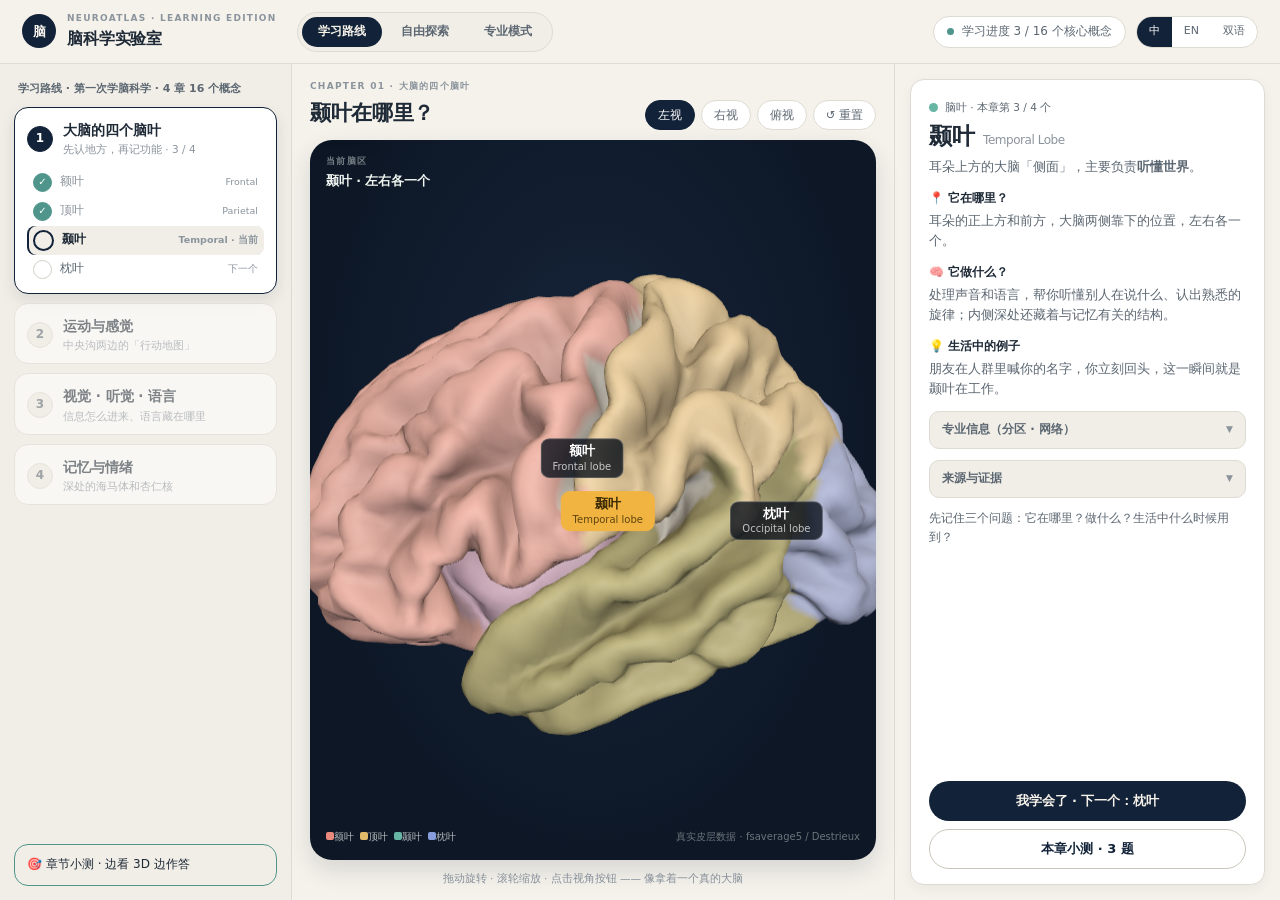
==== index.html @ 8a05f7e6 "Publish merged NeuroAtlas learning lab" ====
<!doctype html>
<html lang="zh-CN">
<head>
  <meta charset="UTF-8" />
  <meta name="viewport" content="width=device-width, initial-scale=1" />
  <title>脑科学实验室 · 融合学习版</title>
  <link rel="stylesheet" href="./mockup.css" />
  <style>
    .route { display: none; }
    .route.active { display: grid; }
    .work.route:not(.pro-route) { grid-template-rows: minmax(0, 1fr); }
    .work.pro-route { grid-template-rows: auto minmax(0, 1fr); }
    .route .chapter[data-route-link], .route .steps li[data-learn-step], .ritem[data-network] { cursor: pointer; }
    .route .chapter[data-route-link]:hover, .route .steps li[data-learn-step]:hover, .ritem[data-network]:hover { filter: brightness(.98); }
    .route .btn, .route .view-btns button, .route .modes button, .route .tabs button, .route .lang button { transition: transform .16s ease, background .16s ease, border-color .16s ease; }
    .route button:active { transform: translateY(1px); }
    .stage-wrap { min-height: 0; }
    .stage-wrap > #learn-stage, .stage-wrap > #deep-stage, .stage-wrap > #quiz-stage, .stage-wrap > #pro-stage { min-height: 0; }
    .stage-host { position: relative; flex: 1; min-height: 0; border-radius: var(--r-lg); background: radial-gradient(ellipse at 50% 40%, #17253a 0%, var(--stage) 72%); box-shadow: 0 10px 24px rgba(30, 39, 47, .14); overflow: hidden; }
    .stage-host canvas { position: absolute; inset: 0; width: 100%; height: 100%; display: block; }
    .stage-controls-note { color: var(--muted); font-size: 10px; margin-top: -2px; }
    .mode-note { display: inline-flex; align-items: center; gap: 6px; color: var(--muted); font-size: 11px; }
    .mode-note i { width: 7px; height: 7px; border-radius: 50%; background: var(--teal); }
    .status-line { min-height: 18px; color: var(--soft); font-size: 11.5px; }
    .feedback.bad { background: #fff2ef; border-color: #f0c7bd; color: #713126; }
    .feedback.bad strong { color: var(--bad); }
    .option.selected { border-color: var(--navy); box-shadow: inset 2px 0 0 var(--navy); opacity: 1; }
    .option.selected b { background: var(--navy); color: #fff; }
    .deep-hidden { display: none !important; }
    .toast { position: fixed; left: 50%; bottom: 24px; z-index: 20; transform: translate(-50%, 14px); padding: 10px 16px; border-radius: 999px; background: var(--navy); color: #fff; opacity: 0; pointer-events: none; transition: opacity .18s ease, transform .18s ease; box-shadow: 0 8px 26px rgba(18,34,56,.2); font-size: 12px; }
    .toast.show { opacity: 1; transform: translate(-50%, 0); }
    @media (max-width: 1100px) {
      html, body { overflow: auto; }
      body { display: block; }
      .top { flex-wrap: wrap; }
      .top-right { margin-left: 0; }
      .work.route, .work.pro-route { min-height: 980px; grid-template-columns: 230px minmax(420px, 1fr); grid-template-rows: minmax(0, 1fr); }
      .panel { grid-column: 1 / -1; border-left: 0; border-top: 1px solid var(--line); min-height: 470px; }
      .stage-wrap { min-height: 640px; }
      .banner { grid-column: 1 / -1; }
    }
    @media (max-width: 720px) {
      .top { padding: 10px 12px; gap: 10px; }
      .modes { order: 3; width: 100%; justify-content: space-between; }
      .modes button { flex: 1; padding: 0 7px; }
      .work.route, .work.pro-route { display: flex; flex-direction: column; min-height: auto; }
      .rail { min-height: auto; }
      .stage-wrap { min-height: 520px; }
      .panel { min-height: 520px; }
    }
  </style>
</head>
<body>
  <header class="top">
    <div class="brand"><span class="mark">脑</span><div><p class="eyebrow">NeuroAtlas · Learning Edition</p><h1>脑科学实验室</h1></div></div>
    <nav class="modes" aria-label="学习模式">
      <button class="on" data-route-link="learn">学习路线</button>
      <button data-route-link="explore">自由探索</button>
      <button data-route-link="pro">专业模式</button>
    </nav>
    <div class="top-right">
      <div class="prog-chip"><i></i><span id="progressText">学习进度 3 / 16 个核心概念</span></div>
      <div class="lang" aria-label="语言"><button class="on">中</button><button>EN</button><button>双语</button></div>
    </div>
  </header>

  <main id="learnRoute" class="work route active" data-route-panel="learn">
    <aside class="rail">
      <p class="rail-cap">学习路线 · 第一次学脑科学 · 4 章 16 个概念</p>
      <section class="chapter on">
        <header><span class="num">1</span><div><h3>大脑的四个脑叶</h3><p>先认地方，再记功能 · <span id="lobeCount">3 / 4</span></p></div></header>
        <ol class="steps">
          <li class="done" data-learn-step="0">额叶 <em>Frontal</em></li>
          <li class="done" data-learn-step="1">顶叶 <em>Parietal</em></li>
          <li class="now" data-learn-step="2">颞叶 <em>Temporal · 当前</em></li>
          <li data-learn-step="3">枕叶 <em>下一个</em></li>
        </ol>
      </section>
      <section class="chapter lock" data-route-link="explore"><header><span class="num">2</span><div><h3>运动与感觉</h3><p>中央沟两边的「行动地图」</p></div></header></section>
      <section class="chapter lock"><header><span class="num">3</span><div><h3>视觉 · 听觉 · 语言</h3><p>信息怎么进来、语言藏在哪里</p></div></header></section>
      <section class="chapter lock" data-route-link="deep"><header><span class="num">4</span><div><h3>记忆与情绪</h3><p>深处的海马体和杏仁核</p></div></header></section>
      <button class="final-quiz open" data-route-link="quiz">🎯 章节小测 · 边看 3D 边作答</button>
    </aside>
    <section class="stage-wrap">
      <div class="stage-head"><div><p class="eyebrow">Chapter 01 · 大脑的四个脑叶</p><h2 id="learnStageTitle">颞叶在哪里？</h2></div>
        <div class="view-btns"><button class="on" data-stage-view="lateral">左视</button><button data-stage-view="posterior">右视</button><button data-stage-view="superior">俯视</button><button data-stage-reset>↺ 重置</button></div>
      </div>
      <div id="learn-stage" data-stage='{"view":"lateral","paint":"lobes","highlight":"temporal","labels":[{"b":"颞叶","s":"Temporal lobe","at":"lobe:temporal","on":true},{"b":"额叶","s":"Frontal lobe","at":"lobe:frontal"},{"b":"枕叶","s":"Occipital lobe","at":"lobe:occipital"}]}' class="stage-host">
        <div class="hud tl"><span class="eyebrow" style="color:rgba(221,228,226,.5)">当前脑区</span><b>颞叶 · 左右各一个</b></div>
        <div class="hud bl"><span><i class="sw" style="background:var(--frontal)"></i>额叶</span><span><i class="sw" style="background:var(--parietal)"></i>顶叶</span><span><i class="sw" style="background:var(--temporal)"></i>颞叶</span><span><i class="sw" style="background:var(--occipital)"></i>枕叶</span></div>
        <div class="hud br">真实皮层数据 · fsaverage5 / Destrieux</div>
      </div>
      <p class="gesture">拖动旋转 · 滚轮缩放 · 点击视角按钮 —— 像拿着一个真的大脑</p>
    </section>
    <aside class="panel"><article class="card" id="learnCard">
      <header><span class="tag" style="--c:var(--temporal)">脑叶 · 本章第 3 / 4 个</span><h2 id="learnName">颞叶 <span class="en">Temporal Lobe</span></h2><p class="one" id="learnOne">耳朵上方的大脑「侧面」，主要负责<b>听懂世界</b>。</p></header>
      <section><h4>📍 它在哪里？</h4><p id="learnWhere">耳朵的正上方和前方，大脑两侧靠下的位置，左右各一个。</p></section>
      <section><h4>🧠 它做什么？</h4><p id="learnDoes">处理声音和语言，帮你听懂别人在说什么、认出熟悉的旋律；内侧深处还藏着与记忆有关的结构。</p></section>
      <section><h4>💡 生活中的例子</h4><p id="learnExample">朋友在人群里喊你的名字，你立刻回头，这一瞬间就是颞叶在工作。</p></section>
      <details><summary>专业信息（分区 · 网络）</summary><div class="inner"><div class="kv"><b>关联皮层</b><span>听觉联合皮层 · 颞下视觉区</span></div><div class="kv"><b>Yeo-7 网络</b><span>腹侧注意 · 边缘网络</span></div><div class="kv"><b>深部邻居</b><span>海马体 · 杏仁核（第 4 章详讲）</span></div></div></details>
      <details><summary>来源与证据</summary><div class="inner">Destrieux et al. 2010, NeuroImage · Yeo et al. 2011, J Neurophysiol</div></details>
      <p class="status-line" id="learnStatus">先记住三个问题：它在哪里？做什么？生活中什么时候用到？</p>
      <footer class="acts"><button class="btn primary" data-next-lobe>我学会了 · 下一个：枕叶</button><button class="btn soft" data-route-link="quiz">本章小测 · 3 题</button></footer>
    </article></aside>
  </main>

  <main id="deepRoute" class="work route" data-route-panel="deep">
    <aside class="rail"><p class="rail-cap">学习路线 · 第 4 章 · 深入大脑内部</p>
      <section class="chapter done2"><header><span class="num">✓</span><div><h3>大脑的四个脑叶</h3><p>4 / 4 · 已完成</p></div></header></section>
      <section class="chapter done2"><header><span class="num">✓</span><div><h3>运动与感觉</h3><p>3 / 3 · 已完成</p></div></header></section>
      <section class="chapter done2"><header><span class="num">✓</span><div><h3>视觉 · 听觉 · 语言</h3><p>3 / 3 · 已完成</p></div></header></section>
      <section class="chapter on"><header><span class="num">4</span><div><h3>记忆与情绪</h3><p>皮层变透明，看进大脑深处 · 1 / 3</p></div></header><ol class="steps"><li class="now">海马体 <em>Hippocampus</em></li><li>杏仁核 <em>Amygdala</em></li><li>丘脑 · 中继站 <em>Thalamus</em></li></ol></section>
      <button class="final-quiz open" data-route-link="quiz">🎯 进入章节小测</button>
    </aside>
    <section class="stage-wrap"><div class="stage-head"><div><p class="eyebrow">Chapter 04 · 记忆与情绪</p><h2>把皮层调成半透明，看见海马体</h2></div><div class="view-btns"><button data-deep-view="outer">外观</button><button class="on" data-deep-view="deep">透视</button><button data-stage-view="superior">分离两半球</button><button data-stage-reset>↺ 重置</button></div></div>
      <div id="deep-stage" data-stage='{"view":"deep","paint":"lobes","ghost":true,"deep":"all","highlight":"hippocampus","deepColors":{"amygdala":"#E98A7C"},"labels":[{"b":"海马体","s":"Hippocampus · 记忆保存键","at":"deep:hippocampus:L","on":true},{"b":"杏仁核","s":"Amygdala · 情绪警报","at":"deep:amygdala:L"},{"b":"小脑","s":"Cerebellum · 动作协调","at":"deep:cerebellum"},{"b":"脑干","s":"Brainstem · 生命维持","at":"deep:brainstem"},{"b":"脊髓","s":"Spinal cord · 信息通路","at":"deep:spinalCord"}]}' class="stage-host">
        <div class="hud tl"><span class="eyebrow" style="color:rgba(221,228,226,.5)">当前结构</span><b>海马体 · 左右各一个</b></div>
        <div class="hud bl"><span><i class="sw" style="background:var(--amber)"></i>海马体</span><span><i class="sw" style="background:var(--frontal)"></i>杏仁核</span><span><i class="sw" style="background:#CFC7B6"></i>小脑 · 脑干 · 脊髓</span><span><i class="sw" style="background:rgba(233,226,211,.35)"></i>皮层（半透明）</span></div>
        <div class="hud tr"><button data-settings-toggle>显示设置</button><button data-stage-reset>↺ 重置视角</button></div>
        <div class="popcard" id="deepSettings"><b>显示设置</b><div class="track"><i></i></div><label><input type="checkbox" checked data-toggle-labels /> 显示结构名称</label><label><input type="checkbox" checked /> 显示小脑、脑干与脊髓</label><label><input type="checkbox" /> 显示胼胝体</label></div>
        <div class="hud br">拖动旋转 · 深部结构为教学示意位置</div>
      </div><p class="gesture">拖动旋转 · 滚轮缩放 —— 半透明皮层下，看清深部结构的空间关系</p></section>
    <aside class="panel"><article class="card"><header><span class="tag" style="--c:var(--amber)">深部结构 · 本章第 1 / 3 个</span><h2>海马体 <span class="en">Hippocampus</span></h2><p class="one">把新经历写进长期记忆的<b>「保存键」</b>。</p></header>
      <section><h4>📍 它在哪里？</h4><p>颞叶内侧深处，因为形状像海马而得名，左右各一个。</p></section><section><h4>🧠 它做什么？</h4><p>把白天的经历在睡眠中巩固成长期记忆，还负责空间导航，伦敦出租车司机的海马体就格外发达。</p></section><section><h4>💡 生活中的例子</h4><p>记住今天新同学的姓名、回忆昨晚晚饭吃了什么、在熟悉的城市里找到回家的路。</p></section>
      <details open><summary>专业信息（网络 · 证据）</summary><div class="inner"><div class="kv"><b>Yeo-7 网络</b><span>边缘网络 Limbic</span></div><div class="kv"><b>邻近结构</b><span>内嗅皮层 · 杏仁核 · 丘脑</span></div><div class="kv"><b>经典案例</b><span>病人 H.M. 切除后无法形成新记忆</span></div></div></details><details><summary>来源与证据</summary><div class="inner">Scoville &amp; Milner 1957 · Yeo et al. 2011 · Destrieux et al. 2010</div></details>
      <p class="status-line" id="deepStatus">透明度和标签可以从 3D 场景右上角的显示设置调整。</p><footer class="acts"><button class="btn primary" data-route-link="quiz">我学会了 · 开始章节小测</button><button class="btn soft" data-route-link="learn">回看：颞叶在哪里</button></footer></article></aside>
  </main>

  <main id="quizRoute" class="work route" data-route-panel="quiz">
    <aside class="rail"><p class="rail-cap">学习路线 · 第 4 章小测 · 边看边答</p><section class="chapter done2"><header><span class="num">✓</span><div><h3>第 1–3 章</h3><p>10 / 10 · 已完成</p></div></header></section><section class="chapter on"><header><span class="num">4</span><div><h3>记忆与情绪</h3><p>章节小测 · 第 <span id="quizCount">1</span> / 3 题</p></div></header><ol class="steps"><li class="done">海马体</li><li class="done">杏仁核</li><li>丘脑 · 中继站</li></ol></section><section class="chapter lock"><header><span class="num">🎁</span><div><h3>综合测验 · 12 题</h3><p>学完 16 个概念后解锁</p></div></header></section><div class="final-quiz open">🎯 每答一题，答对的结构会在 3D 上亮起来</div></aside>
    <section class="stage-wrap"><div class="stage-head"><div><p class="eyebrow">Chapter 04 · 章节小测</p><h2>在 3D 大脑上答题</h2></div><div class="view-btns"><button class="on" data-stage-view="deep">透视</button><button data-stage-view="lateral">外观</button><button data-stage-reset>↺ 重置</button></div></div>
      <div id="quiz-stage" data-stage='{"view":"deep","paint":"lobes","ghost":true,"deep":"all","highlight":"hippocampus","highlightColor":"#2FA06A","pins":[{"k":"A","t":"额叶","at":[-45,38,40]},{"k":"B","t":"杏仁核","at":"deep:amygdala:L"},{"k":"C","t":"海马体","at":"deep:hippocampus:L","ok":true},{"k":"D","t":"小脑","at":"deep:cerebellum"}]}' class="stage-host"><div class="qband">❓ 哪个结构负责把新经历变成长期记忆？</div><div class="hud tl"><span class="eyebrow" style="color:rgba(221,228,226,.5)">第 <span id="quizHudCount">1</span> / 3 题</span><b id="quizHudAnswer">请点击图钉或右侧选项</b></div><div class="hud br">点击图钉或右侧选项作答</div></div><p class="gesture">点击图钉字母或右侧选项作答 · 答对的结构会保持高亮</p></section>
    <aside class="panel"><article class="card"><div class="qmeta"><span>第 4 章 · 记忆与情绪</span><span id="quizMeta">1 / 3 · 未作答</span></div><h3 class="qtitle">哪个结构负责把新经历转变成长期记忆？</h3><div class="options"><button class="option" data-answer="A"><b>A</b>额叶 · 负责计划与自控</button><button class="option" data-answer="B"><b>B</b>杏仁核 · 负责情绪警报</button><button class="option" data-answer="C"><b>C</b>海马体 · 记忆的保存键</button><button class="option" data-answer="D"><b>D</b>小脑 · 负责动作协调</button></div><div class="feedback" id="quizFeedback" hidden><strong id="quizFeedbackTitle">答对了！</strong><span id="quizFeedbackText">海马体像「保存键」，在睡眠中把白天的经历巩固成长期记忆。</span></div><footer class="acts"><button class="btn primary" data-next-question>下一题 · 2 / 3</button><button class="btn soft" data-route-link="learn">退出小测，继续学习</button></footer></article></aside>
  </main>

  <main id="exploreRoute" class="work route" data-route-panel="explore">
    <aside class="rail"><p class="rail-cap">自由探索 · 先熟悉，再深入</p><section class="chapter on"><header><span class="num">✦</span><div><h3>自由旋转大脑</h3><p>选择一种着色方式开始观察</p></div></header><ol class="steps"><li class="now">四个脑叶 <em>入门</em></li><li>深部结构 <em>透视</em></li><li>功能网络 <em>进阶</em></li></ol></section><section class="chapter" data-route-link="learn"><header><span class="num">1</span><div><h3>回到学习路线</h3><p>按 4 章 16 个概念学习</p></div></header></section><div class="final-quiz open">💡 没有标准顺序，先观察你感兴趣的地方</div></aside>
    <section class="stage-wrap"><div class="stage-head"><div><p class="eyebrow">Explore · 真实皮层数据</p><h2>自由观察大脑的形状与分区</h2></div><div class="view-btns"><button class="on" data-stage-view="oblique">斜视</button><button data-stage-view="lateral">侧视</button><button data-stage-view="superior">俯视</button><button data-stage-reset>↺ 重置</button></div></div>
      <div id="explore-stage" data-stage='{"view":"oblique","paint":"lobes","labels":[{"b":"额叶","s":"Frontal lobe","at":"lobe:frontal"},{"b":"顶叶","s":"Parietal lobe","at":"lobe:parietal"},{"b":"颞叶","s":"Temporal lobe","at":"lobe:temporal"},{"b":"枕叶","s":"Occipital lobe","at":"lobe:occipital"}]}' class="stage-host"><div class="hud tl"><span class="eyebrow" style="color:rgba(221,228,226,.5)">探索模式</span><b>四个脑叶 · 双侧皮层</b></div><div class="hud bl"><span><i class="sw" style="background:var(--frontal)"></i>额叶</span><span><i class="sw" style="background:var(--parietal)"></i>顶叶</span><span><i class="sw" style="background:var(--temporal)"></i>颞叶</span><span><i class="sw" style="background:var(--occipital)"></i>枕叶</span></div><div class="hud br">拖动旋转 · 滚轮缩放</div></div><p class="gesture">自由探索：先观察形状，再点击学习路线把结构和功能连起来</p></section>
    <aside class="panel"><article class="card"><header><span class="tag" style="--c:var(--teal)">自由探索 · 入门模式</span><h2>先把大脑看熟</h2><p class="one">你可以随时旋转、缩放，观察左右半球的对称和脑沟的起伏。</p></header><section><h4>🔎 观察提示</h4><p>先找中央沟，再看它前面的额叶和后面的顶叶。靠下、靠前的位置是颞叶，最后面的枕叶与视觉关系密切。</p></section><section><h4>🧭 推荐下一步</h4><p>回到学习路线，从“在哪里”开始，再逐步加入“做什么”和生活中的例子。</p></section><details open><summary>你现在能做什么</summary><div class="inner"><div class="kv"><b>旋转</b><span>按住鼠标拖动 3D 模型</span></div><div class="kv"><b>缩放</b><span>滚动鼠标滚轮</span></div><div class="kv"><b>切换视角</b><span>使用上方视角按钮</span></div></div></details><footer class="acts"><button class="btn primary" data-route-link="learn">开始学习路线</button><button class="btn soft" data-route-link="deep">查看深部结构</button></footer></article></aside>
  </main>

  <main id="proRoute" class="work route pro-route" data-route-panel="pro">
    <div class="banner">🎉 进阶探索已打开：可以查看 Yeo-7 七网络、双语术语和文献来源。左侧仍可随时回到学习路线复习。</div>
    <aside class="rail"><div class="tabs"><button>解剖</button><button>功能区</button><button class="on">网络</button><button>日常动作</button><button>学习</button></div><div class="searchbox">🔍 搜索脑区、网络或别名</div><h5>Yeo 2011 七网络</h5>
      <div class="ritem" data-network="visual"><i style="background:#781286"></i>视觉网络 <small>Visual</small></div><div class="ritem" data-network="somato"><i style="background:#4682B4"></i>躯体运动网络 <small>Somatomotor</small></div><div class="ritem" data-network="dorsal"><i style="background:#00760E"></i>背侧注意网络 <small>Dorsal attn.</small></div><div class="ritem" data-network="ventral"><i style="background:#C43AFA"></i>腹侧注意网络 <small>Ventral attn.</small></div><div class="ritem" data-network="limbic"><i style="background:#DCF8A4"></i>边缘网络 <small>Limbic</small></div><div class="ritem" data-network="fronto"><i style="background:#E69422"></i>额顶网络 <small>Frontoparietal</small></div><div class="ritem on" data-network="default"><i style="background:#CD3E4E"></i>默认网络 <small>Default</small></div>
      <h5>教学回路专题</h5><div class="ritem"><i style="background:#888"></i>语言回路 <small>5 个节点</small></div><div class="ritem"><i style="background:#888"></i>记忆回路 <small>6 个节点</small></div><div class="rail-note">解剖 / 功能区下还有 40+ 皮层条目，全部带来源。</div></aside>
      <section class="stage-wrap"><div class="stage-head"><div><p class="eyebrow">Networks · Yeo 2011 七网络</p><h2 id="proStageTitle">默认网络在脑内的分布</h2></div><div class="view-btns"><button class="on" data-stage-view="oblique">外侧</button><button data-stage-view="lateral">内侧</button><button data-stage-view="superior">俯视</button><button data-stage-reset>↺ 重置</button></div></div><div id="pro-stage" data-stage='{"view":"oblique","paint":"yeo","labels":[{"b":"默认网络","s":"Default network","at":[-10,-58,48],"on":true},{"b":"视觉网络","s":"Visual","at":[-32,-95,6]},{"b":"躯体运动","s":"Somatomotor","at":[-45,-20,58]}]}' class="stage-host"><div class="hud tl"><span class="eyebrow" style="color:rgba(221,228,226,.5)">着色方式</span><b>Yeo-7 网络 · 双侧皮层</b></div><div class="hud bl"><span><i class="sw" style="background:#781286"></i>视觉</span><span><i class="sw" style="background:#4682B4"></i>躯体运动</span><span><i class="sw" style="background:#00760E"></i>背侧注意</span><span><i class="sw" style="background:#C43AFA"></i>腹侧注意</span><span><i class="sw" style="background:#DCF8A4"></i>边缘</span><span><i class="sw" style="background:#E69422"></i>额顶</span><span><i class="sw" style="background:#CD3E4E"></i>默认</span></div><div class="hud br">fsaverage5 · Yeo 2011 atlas 着色</div></div><p class="gesture">拖动旋转 · 滚轮缩放 · 点击左侧网络查看解释与来源</p></section>
    <aside class="panel"><article class="card"><header><span class="tag" style="--c:#CD3E4E">Yeo-7 网络 · 双侧分布</span><h2 id="proName">默认网络 <span class="en">Default Mode Network</span></h2><p class="one" id="proOne">大脑的<b>「白日梦网络」</b>：不专注外界时最活跃。</p></header><section><h4>🧠 它做什么？</h4><p id="proDoes">自传体记忆、设想未来、理解他人的想法。专注做事时它会安静下来，走神时亮起来。</p></section><div class="lens"><b>解剖视角</b><span id="proAnatomy">顶叶内侧、前额叶内侧、颞顶内侧</span></div><div class="lens"><b>功能视角</b><span id="proFunction">内部思维与自我相关加工</span></div><details open><summary>来源与证据</summary><div class="inner src">Yeo et al. (2011), <a href="https://doi.org/10.1152/jn.00606.2011" target="_blank" rel="noreferrer">J Neurophysiol</a><br />Raichle (2015), <a href="https://doi.org/10.1146/annurev-neuro-071013-014030" target="_blank" rel="noreferrer">Annu Rev Neurosci</a></div></details><p class="status-line">当前是专业着色，想回到易懂解释可点击顶部“学习路线”。</p><footer class="acts"><button class="btn primary" data-route-link="learn">回到学习路线复习</button><button class="btn soft" data-route-link="explore">自由探索 3D 模型</button></footer></article></aside>
  </main>
  <div class="toast" id="toast" role="status" aria-live="polite"></div>
  <script type="importmap">{ "imports": { "three": "./three.module.js" } }</script>
  <script type="module" src="./app.mjs"></script>
</body>
</html>
---- mockup.css ----
:root {
  --paper: #f5f2ec; --paper-2: #f1eee7; --card: #ffffff; --ink: #1f2a37; --soft: #5c6772; --muted: #8b949d;
  --line: #dedbd3; --navy: #122238; --navy-2: #1c314b; --stage: #0d1726;
  --amber: #f2b441; --amber-ink: #3a2a05; --teal: #4f958b; --ok: #1f7a4d; --bad: #b3402e;
  --frontal: #E98A7C; --parietal: #E0BA68; --temporal: #66B5A5; --occipital: #889DDC; --insula: #C88BB6; --cingulate: #A9A2C9;
  --r-sm: 8px; --r-md: 14px; --r-lg: 22px;
}
* { box-sizing: border-box; }
html, body { height: 100%; margin: 0; overflow: hidden; }
body {
  display: grid; grid-template-rows: auto minmax(0, 1fr);
  background: var(--paper); color: var(--ink); font-size: 13px; line-height: 1.65;
  font-family: system-ui, -apple-system, "Segoe UI", "PingFang SC", "Microsoft YaHei", sans-serif;
  -webkit-font-smoothing: antialiased;
}
button { font: inherit; cursor: pointer; border: 0; background: none; color: inherit; padding: 0; }
h1, h2, h3, h4, p, ul, ol { margin: 0; }
.eyebrow { font-size: 9px; letter-spacing: .14em; color: var(--muted); font-weight: 700; text-transform: uppercase; }

/* ── top bar ── */
.top { display: flex; align-items: center; gap: 20px; min-height: 64px; padding: 10px 22px; border-bottom: 1px solid var(--line); background: rgba(245, 242, 236, .97); }
.brand { display: flex; align-items: center; gap: 11px; }
.mark { display: grid; place-items: center; width: 34px; height: 34px; border-radius: 50%; background: var(--navy); color: #f5f2ec; font-weight: 700; }
.brand h1 { font-size: 16px; letter-spacing: -.01em; }
.modes { display: flex; gap: 3px; padding: 4px; border: 1px solid var(--line); border-radius: 999px; background: var(--paper-2); }
.modes button { min-height: 30px; padding: 0 16px; border-radius: 999px; color: var(--soft); font-size: 12px; font-weight: 600; }
.modes button.on { background: var(--navy); color: #f6f2ea; }
.modes button.dim { opacity: .5; }
.top-right { margin-left: auto; display: flex; align-items: center; gap: 10px; }
.prog-chip { display: inline-flex; align-items: center; gap: 8px; min-height: 32px; padding: 0 13px; border: 1px solid var(--line); border-radius: 999px; color: var(--soft); font-size: 12px; background: var(--card); font-variant-numeric: tabular-nums; }
.prog-chip i { width: 7px; height: 7px; border-radius: 50%; background: var(--teal); }
.lang { display: flex; border: 1px solid var(--line); border-radius: 999px; overflow: hidden; background: var(--card); }
.lang button { min-height: 30px; padding: 0 12px; font-size: 11px; color: var(--soft); }
.lang button.on { background: var(--navy); color: #fff; }

/* ── layout ── */
.work { display: grid; grid-template-columns: 292px minmax(0, 1fr) 386px; min-height: 0; }
body:has(.banner) .work { grid-template-rows: auto minmax(0, 1fr); }
.banner { grid-column: 1 / -1; margin: 12px 18px 0; padding: 9px 16px; border-radius: 12px; background: #fdf6e3; border: 1px solid #ecd9a8; color: #6b5312; font-size: 12.5px; }
.rail { background: var(--paper-2); border-right: 1px solid var(--line); padding: 16px 14px 14px; display: flex; flex-direction: column; gap: 9px; overflow: hidden; }
.panel { background: var(--paper); border-left: 1px solid var(--line); padding: 15px; overflow: hidden; }
.stage-wrap { display: flex; flex-direction: column; gap: 10px; padding: 15px 18px 13px; min-width: 0; min-height: 0; }
.stage-head { display: flex; align-items: flex-end; gap: 14px; }
.stage-head h2 { font-size: 21px; letter-spacing: -.015em; margin-top: 2px; }
.stage-head .eyebrow { margin: 0; }
.view-btns { margin-left: auto; display: flex; gap: 6px; }
.view-btns button { min-height: 30px; padding: 0 12px; border: 1px solid var(--line); border-radius: 999px; background: var(--card); color: var(--soft); font-size: 11.5px; }
.view-btns button.on { background: var(--navy); border-color: var(--navy); color: #fff; }
#stage { position: relative; flex: 1; min-height: 0; border-radius: var(--r-lg); background: radial-gradient(ellipse at 50% 40%, #17253a 0%, var(--stage) 72%); box-shadow: 0 10px 24px rgba(30, 39, 47, .14); overflow: hidden; }
#stage canvas { position: absolute; inset: 0; width: 100%; height: 100%; display: block; }
.stage-host canvas { cursor: crosshair; }
.selection-callout { position: absolute; z-index: 6; transform: translate(-50%, -145%); display: flex; flex-direction: column; gap: 1px; min-width: 118px; padding: 7px 10px; border: 1px solid #ffd878; border-radius: 10px; background: rgba(18, 34, 56, .94); color: #fff; box-shadow: 0 0 0 3px rgba(242, 180, 65, .18), 0 7px 20px rgba(0, 0, 0, .28); pointer-events: none; text-align: center; white-space: nowrap; }
.selection-callout b { color: #ffd46a; font-size: 12px; }
.selection-callout span { color: rgba(255, 255, 255, .72); font-size: 9.5px; }
.gesture { color: var(--muted); font-size: 10.5px; text-align: center; }
.hud { position: absolute; z-index: 3; font-size: 10px; color: rgba(238, 242, 239, .75); pointer-events: none; }
.hud.tl { top: 14px; left: 16px; display: flex; flex-direction: column; gap: 2px; }
.hud.tl b { font-size: 12.5px; color: #eff4ef; font-weight: 600; }
.hud.bl { bottom: 14px; left: 16px; display: flex; align-items: center; gap: 6px; flex-wrap: wrap; max-width: 74%; }
.hud.br { bottom: 14px; right: 16px; color: rgba(221, 228, 226, .45); }
.hud.tr { top: 14px; right: 16px; display: flex; gap: 6px; pointer-events: auto; }
.hud.tr button { min-height: 28px; padding: 0 11px; border: 1px solid rgba(255, 255, 255, .2); border-radius: 999px; color: rgba(238, 242, 239, .85); font-size: 11px; background: rgba(17, 26, 39, .6); }
.sw { width: 8px; height: 8px; border-radius: 2px; display: inline-block; margin-left: 8px; }
.sw:first-child, .hud.bl span:first-child .sw { margin-left: 0; }
.qband { position: absolute; top: 14px; left: 50%; transform: translateX(-50%); z-index: 5; padding: 8px 18px; border-radius: 999px; background: rgba(11, 17, 27, .85); border: 1px solid rgba(255, 255, 255, .22); color: #fff; font-size: 13px; white-space: nowrap; }
.popcard { position: absolute; top: 52px; right: 16px; z-index: 5; width: 196px; padding: 12px 14px; border-radius: 12px; background: rgba(17, 26, 39, .92); border: 1px solid rgba(255, 255, 255, .18); color: #c9d1de; font-size: 11.5px; display: flex; flex-direction: column; gap: 9px; }
.popcard b { font-size: 11px; color: #eff4ef; }
.popcard .track { height: 5px; border-radius: 999px; background: rgba(255, 255, 255, .16); overflow: hidden; }
.popcard .track i { display: block; height: 100%; width: 62%; background: var(--amber); }
.popcard label { display: flex; align-items: center; gap: 7px; color: #c9d1de; }
.popcard input { accent-color: var(--amber); }

/* ── 3D labels & pins ── */
.stage-labels { position: absolute; inset: 0; z-index: 4; pointer-events: none; overflow: hidden; }
.lblchip { position: absolute; transform: translate(-50%, -135%); display: flex; flex-direction: column; align-items: center; padding: 4px 11px; border-radius: 9px; background: rgba(11, 17, 27, .8); border: 1px solid rgba(255, 255, 255, .22); color: #fff; line-height: 1.3; white-space: nowrap; }
.lblchip b { font-weight: 600; font-size: 13px; }
.lblchip span { font-size: 10px; opacity: .72; }
.lblchip.on { background: var(--amber); border-color: var(--amber); color: var(--amber-ink); }
.lblchip.on span { opacity: .8; }
.pin { position: absolute; transform: translate(-50%, -50%); display: flex; flex-direction: column; align-items: center; gap: 3px; line-height: 1.2; }
.pin b { display: grid; place-items: center; width: 28px; height: 28px; border-radius: 50%; background: rgba(11, 17, 27, .85); border: 1.5px solid rgba(255, 255, 255, .5); color: #fff; font-size: 13px; }
.pin span { padding: 2px 8px; border-radius: 999px; background: rgba(11, 17, 27, .8); color: rgba(255, 255, 255, .9); font-size: 10.5px; white-space: nowrap; }
.pin.ok b { background: var(--ok); border-color: #7fd6a8; }
.pin.ok span { background: var(--ok); color: #fff; }

/* ── learning-path rail ── */
.rail-cap { font-size: 11px; font-weight: 700; color: var(--soft); padding: 0 4px; }
.chapter { border: 1px solid var(--line); border-radius: var(--r-md); background: var(--card); padding: 11px 12px 9px; }
.chapter.on { border-color: var(--navy); box-shadow: 0 6px 16px rgba(18, 34, 56, .10); }
.chapter.lock { opacity: .55; }
.chapter.done2 { border-color: #cfe0da; }
.chapter header { display: flex; gap: 10px; align-items: center; }
.chapter .num { display: grid; place-items: center; flex: none; width: 26px; height: 26px; border-radius: 50%; background: var(--paper-2); border: 1px solid var(--line); font-weight: 700; font-size: 12px; color: var(--soft); }
.chapter.on .num { background: var(--navy); border-color: var(--navy); color: #fff; }
.chapter.done2 .num { background: var(--teal); border-color: var(--teal); color: #fff; }
.chapter h3 { font-size: 13.5px; }
.chapter header p { font-size: 10.5px; color: var(--muted); }
.steps { list-style: none; padding: 0; margin: 9px 0 0; display: flex; flex-direction: column; }
.steps li { display: flex; align-items: center; gap: 8px; min-height: 29px; padding: 2px 6px; border-radius: 8px; font-size: 12px; color: var(--soft); }
.steps li::before { content: ''; flex: none; width: 17px; height: 17px; border-radius: 50%; border: 1.5px solid #d5d1c7; }
.steps li.done { color: var(--muted); }
.steps li.done::before { content: '✓'; display: grid; place-items: center; background: var(--teal); border-color: var(--teal); color: #fff; font-size: 10px; }
.steps li.now { background: var(--paper-2); color: var(--ink); font-weight: 600; box-shadow: inset 2px 0 0 var(--navy); }
.steps li.now::before { border: 2px solid var(--navy); }
.steps li em { margin-left: auto; font-style: normal; font-size: 9.5px; color: var(--muted); }
.final-quiz { margin-top: auto; display: flex; align-items: center; gap: 9px; padding: 10px 12px; border: 1px dashed #c9c4b9; border-radius: var(--r-md); color: var(--muted); font-size: 12px; }
.final-quiz.open { border-style: solid; border-color: var(--teal); color: var(--ink); }

/* ── pro rail ── */
.tabs { display: flex; gap: 4px; border-bottom: 1px solid var(--line); padding-bottom: 9px; }
.tabs button { flex: 1; min-height: 30px; border-radius: 9px; background: var(--card); border: 1px solid var(--line); font-size: 11px; color: var(--soft); }
.tabs button.on { background: var(--navy); border-color: var(--navy); color: #fff; }
.searchbox { display: flex; align-items: center; gap: 7px; min-height: 34px; padding: 0 11px; border: 1px solid var(--line); border-radius: 10px; background: var(--card); color: var(--muted); font-size: 12px; }
.rail h5 { font-size: 10px; letter-spacing: .08em; color: var(--muted); margin: 7px 4px 1px; text-transform: uppercase; }
.ritem { display: flex; align-items: center; gap: 8px; min-height: 29px; padding: 1px 8px; border-radius: 8px; font-size: 12px; color: var(--soft); }
.ritem i { width: 8px; height: 8px; border-radius: 50%; flex: none; }
.ritem.on { background: var(--card); box-shadow: inset 2px 0 0 var(--navy); color: var(--ink); }
.ritem small { margin-left: auto; color: var(--muted); font-size: 9.5px; }
.rail-note { margin-top: auto; padding: 8px 10px; border-radius: 10px; background: rgba(79, 149, 139, .1); color: #3d746c; font-size: 11px; }

/* ── entry card ── */
.card { background: var(--card); border: 1px solid var(--line); border-radius: var(--r-md); padding: 17px 18px 15px; box-shadow: 0 4px 12px rgba(31, 42, 55, .05); display: flex; flex-direction: column; gap: 11px; height: 100%; overflow: hidden; }
.card .tag { display: inline-flex; align-items: center; gap: 7px; font-size: 10.5px; color: var(--soft); }
.card .tag::before { content: ''; width: 9px; height: 9px; border-radius: 50%; background: var(--c, #999); }
.card h2 { font-size: 23px; letter-spacing: -.02em; display: flex; align-items: baseline; gap: 9px; flex-wrap: wrap; }
.card .en { color: var(--muted); font-size: 12px; font-weight: 500; }
.card .one { color: var(--soft); font-size: 13px; }
.card section h4 { display: flex; align-items: center; gap: 7px; font-size: 12px; color: var(--ink); margin-bottom: 2px; }
.card section p { font-size: 12.5px; color: var(--soft); }
.card section p b { color: var(--ink); font-weight: 600; }
.card details { border: 1px solid var(--line); border-radius: 10px; background: var(--paper-2); overflow: hidden; }
.card details summary { list-style: none; cursor: pointer; padding: 8px 12px; font-size: 12px; color: var(--soft); font-weight: 600; display: flex; justify-content: space-between; align-items: center; }
.card details summary::-webkit-details-marker { display: none; }
.card details summary::after { content: '▼'; font-size: 9px; color: var(--muted); }
.card details[open] summary::after { content: '▲'; }
.card details .inner { padding: 0 12px 10px; font-size: 11.5px; color: var(--soft); }
.kv { display: flex; gap: 8px; padding: 2.5px 0; font-size: 11.5px; }
.kv b { flex: none; width: 86px; color: var(--ink); font-weight: 600; }
.acts { margin-top: auto; display: flex; flex-direction: column; gap: 8px; padding-top: 4px; }
.btn { display: flex; align-items: center; justify-content: center; min-height: 40px; border-radius: 999px; font-size: 13px; font-weight: 700; }
.btn.primary { background: var(--navy); color: #f6f2ea; }
.btn.soft { border: 1px solid #c9c4b9; color: var(--navy); background: var(--card); font-weight: 600; }

/* ── quiz card ── */
.qmeta { display: flex; justify-content: space-between; font-size: 11px; color: var(--muted); }
.qtitle { font-size: 16.5px; line-height: 1.45; }
.options { display: flex; flex-direction: column; gap: 7px; }
.option { display: flex; align-items: center; gap: 10px; min-height: 42px; padding: 0 13px; border: 1px solid var(--line); border-radius: 11px; background: var(--card); font-size: 13px; text-align: left; }
.option b { display: grid; place-items: center; flex: none; width: 22px; height: 22px; border-radius: 50%; background: var(--paper-2); font-size: 11px; color: var(--soft); }
.option.right { border-color: var(--ok); background: #eef7f1; box-shadow: inset 2px 0 0 var(--ok); }
.option.right b { background: var(--ok); color: #fff; }
.option.dim2 { opacity: .5; }
.feedback { padding: 11px 13px; border-radius: 11px; background: #eef7f1; border: 1px solid #cfe7d8; font-size: 12px; color: #274a38; }
.feedback strong { display: block; margin-bottom: 2px; color: var(--ok); }

/* ── pro card lenses ── */
.lens { border: 1px solid var(--line); border-radius: 10px; padding: 7px 11px; font-size: 11.5px; color: var(--soft); }
.lens + .lens { margin-top: 6px; }
.lens b { display: block; font-size: 11px; color: var(--ink); }
.share { display: inline-flex; align-items: center; gap: 5px; margin-right: 9px; }
.share i { width: 8px; height: 8px; border-radius: 2px; }
.src { padding: 2px 0; }
.src a { color: #1f5fae; text-decoration: none; }
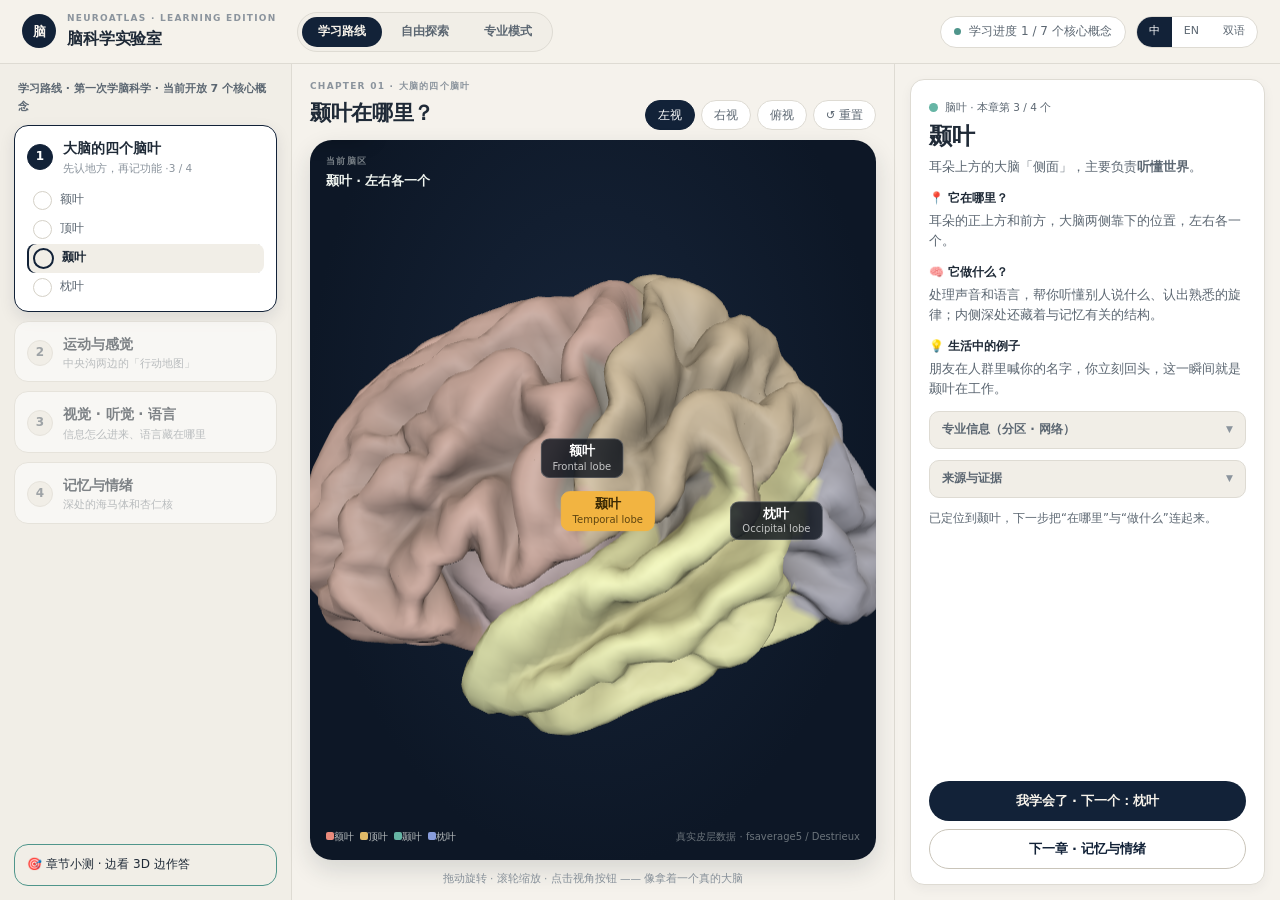
==== commit 65576380: "Add real progress tracking and closed-loop chapter quiz" ====
--- a/index.html
+++ b/index.html
@@ -26,7 +26,12 @@
     .feedback.bad strong { color: var(--bad); }
     .option.selected { border-color: var(--navy); box-shadow: inset 2px 0 0 var(--navy); opacity: 1; }
     .option.selected b { background: var(--navy); color: #fff; }
+    .option.right { border-color: var(--ok); }
+    .option.right b { background: var(--ok); color: #fff; }
+    .options.done .option { opacity: .62; pointer-events: none; }
     .deep-hidden { display: none !important; }
+    .popcard .track-label { display: flex; flex-direction: column; gap: 4px; color: #c9d1de; font-size: 11px; }
+    .popcard input[type="range"] { width: 100%; accent-color: var(--amber); }
     .toast { position: fixed; left: 50%; bottom: 24px; z-index: 20; transform: translate(-50%, 14px); padding: 10px 16px; border-radius: 999px; background: var(--navy); color: #fff; opacity: 0; pointer-events: none; transition: opacity .18s ease, transform .18s ease; box-shadow: 0 8px 26px rgba(18,34,56,.2); font-size: 12px; }
     .toast.show { opacity: 1; transform: translate(-50%, 0); }
     @media (max-width: 1100px) {
@@ -43,7 +48,7 @@
       .top { padding: 10px 12px; gap: 10px; }
       .modes { order: 3; width: 100%; justify-content: space-between; }
       .modes button { flex: 1; padding: 0 7px; }
-      .work.route, .work.pro-route { display: flex; flex-direction: column; min-height: auto; }
+      .work.route.active, .work.pro-route.active { display: flex; flex-direction: column; min-height: auto; }
       .rail { min-height: auto; }
       .stage-wrap { min-height: 520px; }
       .panel { min-height: 520px; }
@@ -59,14 +64,14 @@
       <button data-route-link="pro">专业模式</button>
     </nav>
     <div class="top-right">
-      <div class="prog-chip"><i></i><span id="progressText">学习进度 3 / 16 个核心概念</span></div>
+      <div class="prog-chip"><i></i><span id="progressText">学习进度</span></div>
       <div class="lang" aria-label="语言"><button class="on">中</button><button>EN</button><button>双语</button></div>
     </div>
   </header>
 
   <main id="learnRoute" class="work route active" data-route-panel="learn">
     <aside class="rail">
-      <p class="rail-cap">学习路线 · 第一次学脑科学 · 4 章 16 个概念</p>
+      <p class="rail-cap">学习路线 · 第一次学脑科学 · 当前开放 7 个核心概念</p>
       <section class="chapter on">
         <header><span class="num">1</span><div><h3>大脑的四个脑叶</h3><p>先认地方，再记功能 · <span id="lobeCount">3 / 4</span></p></div></header>
         <ol class="steps">
@@ -85,56 +90,56 @@
       <div class="stage-head"><div><p class="eyebrow">Chapter 01 · 大脑的四个脑叶</p><h2 id="learnStageTitle">颞叶在哪里？</h2></div>
         <div class="view-btns"><button class="on" data-stage-view="lateral">左视</button><button data-stage-view="posterior">右视</button><button data-stage-view="superior">俯视</button><button data-stage-reset>↺ 重置</button></div>
       </div>
-      <div id="learn-stage" data-stage='{"view":"lateral","paint":"lobes","highlight":"temporal","labels":[{"b":"颞叶","s":"Temporal lobe","at":"lobe:temporal","on":true},{"b":"额叶","s":"Frontal lobe","at":"lobe:frontal"},{"b":"枕叶","s":"Occipital lobe","at":"lobe:occipital"}]}' class="stage-host">
-        <div class="hud tl"><span class="eyebrow" style="color:rgba(221,228,226,.5)">当前脑区</span><b>颞叶 · 左右各一个</b></div>
+      <div id="learn-stage" data-stage='{"view":"lateral","paint":"lobes","labels":[{"b":"颞叶","s":"Temporal lobe","at":"lobe:temporal","on":true},{"b":"额叶","s":"Frontal lobe","at":"lobe:frontal"},{"b":"枕叶","s":"Occipital lobe","at":"lobe:occipital"}]}' class="stage-host">
+        <div class="hud tl"><span class="eyebrow" style="color:rgba(221,228,226,.5)">当前脑区</span><b id="learnHudCurrent">颞叶 · 左右各一个</b></div>
         <div class="hud bl"><span><i class="sw" style="background:var(--frontal)"></i>额叶</span><span><i class="sw" style="background:var(--parietal)"></i>顶叶</span><span><i class="sw" style="background:var(--temporal)"></i>颞叶</span><span><i class="sw" style="background:var(--occipital)"></i>枕叶</span></div>
         <div class="hud br">真实皮层数据 · fsaverage5 / Destrieux</div>
       </div>
       <p class="gesture">拖动旋转 · 滚轮缩放 · 点击视角按钮 —— 像拿着一个真的大脑</p>
     </section>
     <aside class="panel"><article class="card" id="learnCard">
-      <header><span class="tag" style="--c:var(--temporal)">脑叶 · 本章第 3 / 4 个</span><h2 id="learnName">颞叶 <span class="en">Temporal Lobe</span></h2><p class="one" id="learnOne">耳朵上方的大脑「侧面」，主要负责<b>听懂世界</b>。</p></header>
+      <header><span class="tag" style="--c:var(--temporal)" id="learnTag">脑叶 · 本章第 3 / 4 个</span><h2 id="learnName">颞叶 <span class="en">Temporal Lobe</span></h2><p class="one" id="learnOne">耳朵上方的大脑「侧面」，主要负责<b>听懂世界</b>。</p></header>
       <section><h4>📍 它在哪里？</h4><p id="learnWhere">耳朵的正上方和前方，大脑两侧靠下的位置，左右各一个。</p></section>
       <section><h4>🧠 它做什么？</h4><p id="learnDoes">处理声音和语言，帮你听懂别人在说什么、认出熟悉的旋律；内侧深处还藏着与记忆有关的结构。</p></section>
       <section><h4>💡 生活中的例子</h4><p id="learnExample">朋友在人群里喊你的名字，你立刻回头，这一瞬间就是颞叶在工作。</p></section>
-      <details><summary>专业信息（分区 · 网络）</summary><div class="inner"><div class="kv"><b>关联皮层</b><span>听觉联合皮层 · 颞下视觉区</span></div><div class="kv"><b>Yeo-7 网络</b><span>腹侧注意 · 边缘网络</span></div><div class="kv"><b>深部邻居</b><span>海马体 · 杏仁核（第 4 章详讲）</span></div></div></details>
+      <details><summary>专业信息（分区 · 网络）</summary><div class="inner"><div class="kv"><b>关联皮层</b><span id="learnCortexLine">听觉联合皮层 · 颞下视觉区</span></div><div class="kv"><b>Yeo-7 网络</b><span id="learnNetLine">视觉 · 腹侧注意 · 边缘（跨网络）</span></div><div class="kv"><b>深部邻居</b><span id="learnNeighborLine">海马体 · 杏仁核（第 4 章详讲）</span></div></div></details>
       <details><summary>来源与证据</summary><div class="inner">Destrieux et al. 2010, NeuroImage · Yeo et al. 2011, J Neurophysiol</div></details>
       <p class="status-line" id="learnStatus">先记住三个问题：它在哪里？做什么？生活中什么时候用到？</p>
-      <footer class="acts"><button class="btn primary" data-next-lobe>我学会了 · 下一个：枕叶</button><button class="btn soft" data-route-link="quiz">本章小测 · 3 题</button></footer>
+      <footer class="acts"><button class="btn primary" id="learnNextBtn" data-next-lobe>我学会了 · 下一个：枕叶</button><button class="btn soft" data-route-link="deep">下一章 · 记忆与情绪</button></footer>
     </article></aside>
   </main>
 
   <main id="deepRoute" class="work route" data-route-panel="deep">
     <aside class="rail"><p class="rail-cap">学习路线 · 第 4 章 · 深入大脑内部</p>
-      <section class="chapter done2"><header><span class="num">✓</span><div><h3>大脑的四个脑叶</h3><p>4 / 4 · 已完成</p></div></header></section>
-      <section class="chapter done2"><header><span class="num">✓</span><div><h3>运动与感觉</h3><p>3 / 3 · 已完成</p></div></header></section>
-      <section class="chapter done2"><header><span class="num">✓</span><div><h3>视觉 · 听觉 · 语言</h3><p>3 / 3 · 已完成</p></div></header></section>
-      <section class="chapter on"><header><span class="num">4</span><div><h3>记忆与情绪</h3><p>皮层变透明，看进大脑深处 · 1 / 3</p></div></header><ol class="steps"><li class="now">海马体 <em>Hippocampus</em></li><li>杏仁核 <em>Amygdala</em></li><li>丘脑 · 中继站 <em>Thalamus</em></li></ol></section>
+      <section class="chapter done2"><header><span class="num">✓</span><div><h3>大脑的四个脑叶</h3><p><span id="deepChapterProgress">0 / 4 · 进行中</span></p></div></header></section>
+      <section class="chapter lock"><header><span class="num">2</span><div><h3>运动与感觉</h3><p>规划中 · 后续版本开放</p></div></header></section>
+      <section class="chapter lock"><header><span class="num">3</span><div><h3>视觉 · 听觉 · 语言</h3><p>规划中 · 后续版本开放</p></div></header></section>
+      <section class="chapter on"><header><span class="num">4</span><div><h3>记忆与情绪</h3><p>皮层变透明，看进大脑深处 · <span id="deepCount">1 / 3</span></p></div></header><ol class="steps"><li data-deep-step="0" class="now">海马体 <em>Hippocampus</em></li><li data-deep-step="1">杏仁核 <em>Amygdala</em></li><li data-deep-step="2">丘脑 · 中继站 <em>Thalamus</em></li></ol></section>
       <button class="final-quiz open" data-route-link="quiz">🎯 进入章节小测</button>
     </aside>
-    <section class="stage-wrap"><div class="stage-head"><div><p class="eyebrow">Chapter 04 · 记忆与情绪</p><h2>把皮层调成半透明，看见海马体</h2></div><div class="view-btns"><button data-deep-view="outer">外观</button><button class="on" data-deep-view="deep">透视</button><button data-stage-view="superior">分离两半球</button><button data-stage-reset>↺ 重置</button></div></div>
-      <div id="deep-stage" data-stage='{"view":"deep","paint":"lobes","ghost":true,"deep":"all","highlight":"hippocampus","deepColors":{"amygdala":"#E98A7C"},"labels":[{"b":"海马体","s":"Hippocampus · 记忆保存键","at":"deep:hippocampus:L","on":true},{"b":"杏仁核","s":"Amygdala · 情绪警报","at":"deep:amygdala:L"},{"b":"小脑","s":"Cerebellum · 动作协调","at":"deep:cerebellum"},{"b":"脑干","s":"Brainstem · 生命维持","at":"deep:brainstem"},{"b":"脊髓","s":"Spinal cord · 信息通路","at":"deep:spinalCord"}]}' class="stage-host">
-        <div class="hud tl"><span class="eyebrow" style="color:rgba(221,228,226,.5)">当前结构</span><b>海马体 · 左右各一个</b></div>
+    <section class="stage-wrap"><div class="stage-head"><div><p class="eyebrow">Chapter 04 · 记忆与情绪</p><h2 id="deepStageTitle">把皮层调成半透明，看见海马体</h2></div><div class="view-btns"><button data-stage-view="lateral">外观</button><button class="on" data-stage-view="deep">透视</button><button data-stage-view="superior">俯视</button><button data-stage-reset>↺ 重置</button></div></div>
+      <div id="deep-stage" data-stage='{"view":"deep","paint":"lobes","ghost":true,"deep":"all","deepColors":{"amygdala":"#E98A7C"},"labels":[{"b":"海马体","be":"Hippocampus","s":"Hippocampus · 记忆保存键","se":"Hippocampus · memory save button","at":"deep:hippocampus:L","on":true},{"b":"杏仁核","be":"Amygdala","s":"Amygdala · 情绪警报","se":"Amygdala · emotional alarm","at":"deep:amygdala:L"},{"b":"小脑","be":"Cerebellum","s":"Cerebellum · 动作协调","se":"Cerebellum · movement coordination","at":"deep:cerebellum"},{"b":"脑干","be":"Brainstem","s":"Brainstem · 生命维持","se":"Brainstem · vital functions","at":"deep:brainstem"},{"b":"脊髓","be":"Spinal cord","s":"Spinal cord · 信息通路","se":"Spinal cord · signal pathway","at":"deep:spinalCord"}]}' class="stage-host">
+        <div class="hud tl"><span class="eyebrow" style="color:rgba(221,228,226,.5)">当前结构</span><b id="deepHudCurrent">海马体 · 左右各一个</b></div>
         <div class="hud bl"><span><i class="sw" style="background:var(--amber)"></i>海马体</span><span><i class="sw" style="background:var(--frontal)"></i>杏仁核</span><span><i class="sw" style="background:#CFC7B6"></i>小脑 · 脑干 · 脊髓</span><span><i class="sw" style="background:rgba(233,226,211,.35)"></i>皮层（半透明）</span></div>
         <div class="hud tr"><button data-settings-toggle>显示设置</button><button data-stage-reset>↺ 重置视角</button></div>
-        <div class="popcard" id="deepSettings"><b>显示设置</b><div class="track"><i></i></div><label><input type="checkbox" checked data-toggle-labels /> 显示结构名称</label><label><input type="checkbox" checked /> 显示小脑、脑干与脊髓</label><label><input type="checkbox" /> 显示胼胝体</label></div>
+        <div class="popcard" id="deepSettings"><b>显示设置</b><label class="track-label"><span>皮层透明度</span><input type="range" min="0.05" max="0.6" step="0.05" value="0.15" data-deep-opacity /></label><label><input type="checkbox" checked data-toggle-labels /> 显示结构名称</label><label><input type="checkbox" checked data-deep-toggle="cerebellum,brainstem,spinalCord" /> 显示小脑、脑干与脊髓</label><label><input type="checkbox" data-deep-toggle="callosum" /> 显示胼胝体</label></div>
         <div class="hud br">拖动旋转 · 深部结构为教学示意位置</div>
       </div><p class="gesture">拖动旋转 · 滚轮缩放 —— 半透明皮层下，看清深部结构的空间关系</p></section>
-    <aside class="panel"><article class="card"><header><span class="tag" style="--c:var(--amber)">深部结构 · 本章第 1 / 3 个</span><h2>海马体 <span class="en">Hippocampus</span></h2><p class="one">把新经历写进长期记忆的<b>「保存键」</b>。</p></header>
-      <section><h4>📍 它在哪里？</h4><p>颞叶内侧深处，因为形状像海马而得名，左右各一个。</p></section><section><h4>🧠 它做什么？</h4><p>把白天的经历在睡眠中巩固成长期记忆，还负责空间导航，伦敦出租车司机的海马体就格外发达。</p></section><section><h4>💡 生活中的例子</h4><p>记住今天新同学的姓名、回忆昨晚晚饭吃了什么、在熟悉的城市里找到回家的路。</p></section>
-      <details open><summary>专业信息（网络 · 证据）</summary><div class="inner"><div class="kv"><b>Yeo-7 网络</b><span>边缘网络 Limbic</span></div><div class="kv"><b>邻近结构</b><span>内嗅皮层 · 杏仁核 · 丘脑</span></div><div class="kv"><b>经典案例</b><span>病人 H.M. 切除后无法形成新记忆</span></div></div></details><details><summary>来源与证据</summary><div class="inner">Scoville &amp; Milner 1957 · Yeo et al. 2011 · Destrieux et al. 2010</div></details>
-      <p class="status-line" id="deepStatus">透明度和标签可以从 3D 场景右上角的显示设置调整。</p><footer class="acts"><button class="btn primary" data-route-link="quiz">我学会了 · 开始章节小测</button><button class="btn soft" data-route-link="learn">回看：颞叶在哪里</button></footer></article></aside>
+    <aside class="panel"><article class="card"><header><span class="tag" style="--c:var(--amber)" id="deepTag">深部结构 · 本章第 1 / 3 个</span><h2 id="deepName">海马体 <span class="en">Hippocampus</span></h2><p class="one" id="deepOne">把新经历写进长期记忆的<b>「保存键」</b>。</p></header>
+      <section><h4>📍 它在哪里？</h4><p id="deepWhere">颞叶内侧深处，因为形状像海马而得名，左右各一个。</p></section><section><h4>🧠 它做什么？</h4><p id="deepDoes">把白天的经历在睡眠中巩固成长期记忆，还负责空间导航，伦敦出租车司机的海马体就格外发达。</p></section><section><h4>💡 生活中的例子</h4><p id="deepExample">记住今天新同学的姓名、回忆昨晚晚饭吃了什么、在熟悉的城市里找到回家的路。</p></section>
+      <details open><summary>专业信息（网络 · 证据）</summary><div class="inner" id="deepProInfo"></div></details><details><summary>来源与证据</summary><div class="inner" id="deepSource">Scoville &amp; Milner 1957 · 深部结构为教学示意</div></details>
+      <p class="status-line" id="deepStatus">透明度和标签可以从 3D 场景右上角的显示设置调整。</p><footer class="acts"><button class="btn primary" id="deepNextBtn" data-next-deep>我学会了 · 下一个：杏仁核</button><button class="btn soft" data-route-link="quiz">开始章节小测</button></footer></article></aside>
   </main>
 
   <main id="quizRoute" class="work route" data-route-panel="quiz">
-    <aside class="rail"><p class="rail-cap">学习路线 · 第 4 章小测 · 边看边答</p><section class="chapter done2"><header><span class="num">✓</span><div><h3>第 1–3 章</h3><p>10 / 10 · 已完成</p></div></header></section><section class="chapter on"><header><span class="num">4</span><div><h3>记忆与情绪</h3><p>章节小测 · 第 <span id="quizCount">1</span> / 3 题</p></div></header><ol class="steps"><li class="done">海马体</li><li class="done">杏仁核</li><li>丘脑 · 中继站</li></ol></section><section class="chapter lock"><header><span class="num">🎁</span><div><h3>综合测验 · 12 题</h3><p>学完 16 个概念后解锁</p></div></header></section><div class="final-quiz open">🎯 每答一题，答对的结构会在 3D 上亮起来</div></aside>
+    <aside class="rail"><p class="rail-cap">学习路线 · 第 4 章小测 · 边看边答</p><section class="chapter done2"><header><span class="num">✓</span><div><h3>第 1 章 · 四个脑叶</h3><p id="quizChapterProgress">4 / 4 · 已完成</p></div></header></section><section class="chapter on"><header><span class="num">4</span><div><h3>记忆与情绪</h3><p>章节小测 · 第 <span id="quizCount">1</span> / 3 题</p></div></header><ol class="steps"><li data-quiz-step="0">海马体</li><li data-quiz-step="1">杏仁核</li><li data-quiz-step="2">丘脑 · 中继站</li></ol></section><section class="chapter lock"><header><span class="num">🎁</span><div><h3>综合题库 · 规划中</h3><p>后续版本开放</p></div></header></section><div class="final-quiz open">🎯 每答一题，答对的结构会在 3D 上亮起来</div></aside>
     <section class="stage-wrap"><div class="stage-head"><div><p class="eyebrow">Chapter 04 · 章节小测</p><h2>在 3D 大脑上答题</h2></div><div class="view-btns"><button class="on" data-stage-view="deep">透视</button><button data-stage-view="lateral">外观</button><button data-stage-reset>↺ 重置</button></div></div>
-      <div id="quiz-stage" data-stage='{"view":"deep","paint":"lobes","ghost":true,"deep":"all","highlight":"hippocampus","highlightColor":"#2FA06A","pins":[{"k":"A","t":"额叶","at":[-45,38,40]},{"k":"B","t":"杏仁核","at":"deep:amygdala:L"},{"k":"C","t":"海马体","at":"deep:hippocampus:L","ok":true},{"k":"D","t":"小脑","at":"deep:cerebellum"}]}' class="stage-host"><div class="qband">❓ 哪个结构负责把新经历变成长期记忆？</div><div class="hud tl"><span class="eyebrow" style="color:rgba(221,228,226,.5)">第 <span id="quizHudCount">1</span> / 3 题</span><b id="quizHudAnswer">请点击图钉或右侧选项</b></div><div class="hud br">点击图钉或右侧选项作答</div></div><p class="gesture">点击图钉字母或右侧选项作答 · 答对的结构会保持高亮</p></section>
-    <aside class="panel"><article class="card"><div class="qmeta"><span>第 4 章 · 记忆与情绪</span><span id="quizMeta">1 / 3 · 未作答</span></div><h3 class="qtitle">哪个结构负责把新经历转变成长期记忆？</h3><div class="options"><button class="option" data-answer="A"><b>A</b>额叶 · 负责计划与自控</button><button class="option" data-answer="B"><b>B</b>杏仁核 · 负责情绪警报</button><button class="option" data-answer="C"><b>C</b>海马体 · 记忆的保存键</button><button class="option" data-answer="D"><b>D</b>小脑 · 负责动作协调</button></div><div class="feedback" id="quizFeedback" hidden><strong id="quizFeedbackTitle">答对了！</strong><span id="quizFeedbackText">海马体像「保存键」，在睡眠中把白天的经历巩固成长期记忆。</span></div><footer class="acts"><button class="btn primary" data-next-question>下一题 · 2 / 3</button><button class="btn soft" data-route-link="learn">退出小测，继续学习</button></footer></article></aside>
+      <div id="quiz-stage" data-stage='{"view":"deep","paint":"lobes","ghost":true,"deep":"all","pins":[{"k":"A","t":"额叶","at":[-45,38,40]},{"k":"B","t":"杏仁核","at":"deep:amygdala:L"},{"k":"C","t":"海马体","at":"deep:hippocampus:L"},{"k":"D","t":"小脑","at":"deep:cerebellum"}]}' class="stage-host"><div class="qband" id="quizQband">❓ 哪个结构负责把新经历变成长期记忆？</div><div class="hud tl"><span class="eyebrow" style="color:rgba(221,228,226,.5)">第 <span id="quizHudCount">1</span> / 3 题</span><b id="quizHudAnswer">请点击图钉或右侧选项</b></div><div class="hud br">点击图钉或右侧选项作答</div></div><p class="gesture">点击图钉字母或右侧选项作答 · 答对的结构会保持高亮</p></section>
+    <aside class="panel"><article class="card"><div class="qmeta"><span>第 4 章 · 记忆与情绪</span><span id="quizMeta">1 / 3 · 未作答</span></div><h3 class="qtitle" id="quizTitle">哪个结构负责把新经历转变成长期记忆？</h3><div class="options" id="quizOptions"><button class="option" data-answer="A"><b>A</b>额叶 · 负责计划与自控</button><button class="option" data-answer="B"><b>B</b>杏仁核 · 负责情绪警报</button><button class="option" data-answer="C"><b>C</b>海马体 · 记忆的保存键</button><button class="option" data-answer="D"><b>D</b>小脑 · 负责动作协调</button></div><div class="feedback" id="quizFeedback" hidden><strong id="quizFeedbackTitle">答对了！</strong><span id="quizFeedbackText">海马体像「保存键」，在睡眠中把白天的经历巩固成长期记忆。</span></div><footer class="acts"><button class="btn primary" id="quizNextBtn" data-next-question>下一题 · 2 / 3</button><button class="btn primary" id="quizRestartBtn" data-restart-quiz hidden>重做小测</button><button class="btn soft" data-route-link="learn">退出小测，继续学习</button></footer></article></aside>
   </main>
 
   <main id="exploreRoute" class="work route" data-route-panel="explore">
-    <aside class="rail"><p class="rail-cap">自由探索 · 先熟悉，再深入</p><section class="chapter on"><header><span class="num">✦</span><div><h3>自由旋转大脑</h3><p>选择一种着色方式开始观察</p></div></header><ol class="steps"><li class="now">四个脑叶 <em>入门</em></li><li>深部结构 <em>透视</em></li><li>功能网络 <em>进阶</em></li></ol></section><section class="chapter" data-route-link="learn"><header><span class="num">1</span><div><h3>回到学习路线</h3><p>按 4 章 16 个概念学习</p></div></header></section><div class="final-quiz open">💡 没有标准顺序，先观察你感兴趣的地方</div></aside>
+    <aside class="rail"><p class="rail-cap">自由探索 · 先熟悉，再深入</p><section class="chapter on"><header><span class="num">✦</span><div><h3>自由旋转大脑</h3><p>选择一种着色方式开始观察</p></div></header><ol class="steps"><li class="now">四个脑叶 <em>入门</em></li><li>深部结构 <em>透视</em></li><li>功能网络 <em>进阶</em></li></ol></section><section class="chapter" data-route-link="learn"><header><span class="num">1</span><div><h3>回到学习路线</h3><p>按学习路线逐章推进</p></div></header></section><div class="final-quiz open">💡 没有标准顺序，先观察你感兴趣的地方</div></aside>
     <section class="stage-wrap"><div class="stage-head"><div><p class="eyebrow">Explore · 真实皮层数据</p><h2>自由观察大脑的形状与分区</h2></div><div class="view-btns"><button class="on" data-stage-view="oblique">斜视</button><button data-stage-view="lateral">侧视</button><button data-stage-view="superior">俯视</button><button data-stage-reset>↺ 重置</button></div></div>
       <div id="explore-stage" data-stage='{"view":"oblique","paint":"lobes","labels":[{"b":"额叶","s":"Frontal lobe","at":"lobe:frontal"},{"b":"顶叶","s":"Parietal lobe","at":"lobe:parietal"},{"b":"颞叶","s":"Temporal lobe","at":"lobe:temporal"},{"b":"枕叶","s":"Occipital lobe","at":"lobe:occipital"}]}' class="stage-host"><div class="hud tl"><span class="eyebrow" style="color:rgba(221,228,226,.5)">探索模式</span><b>四个脑叶 · 双侧皮层</b></div><div class="hud bl"><span><i class="sw" style="background:var(--frontal)"></i>额叶</span><span><i class="sw" style="background:var(--parietal)"></i>顶叶</span><span><i class="sw" style="background:var(--temporal)"></i>颞叶</span><span><i class="sw" style="background:var(--occipital)"></i>枕叶</span></div><div class="hud br">拖动旋转 · 滚轮缩放</div></div><p class="gesture">自由探索：先观察形状，再点击学习路线把结构和功能连起来</p></section>
     <aside class="panel"><article class="card"><header><span class="tag" style="--c:var(--teal)">自由探索 · 入门模式</span><h2>先把大脑看熟</h2><p class="one">你可以随时旋转、缩放，观察左右半球的对称和脑沟的起伏。</p></header><section><h4>🔎 观察提示</h4><p>先找中央沟，再看它前面的额叶和后面的顶叶。靠下、靠前的位置是颞叶，最后面的枕叶与视觉关系密切。</p></section><section><h4>🧭 推荐下一步</h4><p>回到学习路线，从“在哪里”开始，再逐步加入“做什么”和生活中的例子。</p></section><details open><summary>你现在能做什么</summary><div class="inner"><div class="kv"><b>旋转</b><span>按住鼠标拖动 3D 模型</span></div><div class="kv"><b>缩放</b><span>滚动鼠标滚轮</span></div><div class="kv"><b>切换视角</b><span>使用上方视角按钮</span></div></div></details><footer class="acts"><button class="btn primary" data-route-link="learn">开始学习路线</button><button class="btn soft" data-route-link="deep">查看深部结构</button></footer></article></aside>
@@ -146,7 +151,7 @@
       <div class="ritem" data-network="visual"><i style="background:#781286"></i>视觉网络 <small>Visual</small></div><div class="ritem" data-network="somato"><i style="background:#4682B4"></i>躯体运动网络 <small>Somatomotor</small></div><div class="ritem" data-network="dorsal"><i style="background:#00760E"></i>背侧注意网络 <small>Dorsal attn.</small></div><div class="ritem" data-network="ventral"><i style="background:#C43AFA"></i>腹侧注意网络 <small>Ventral attn.</small></div><div class="ritem" data-network="limbic"><i style="background:#DCF8A4"></i>边缘网络 <small>Limbic</small></div><div class="ritem" data-network="fronto"><i style="background:#E69422"></i>额顶网络 <small>Frontoparietal</small></div><div class="ritem on" data-network="default"><i style="background:#CD3E4E"></i>默认网络 <small>Default</small></div>
       <h5>教学回路专题</h5><div class="ritem"><i style="background:#888"></i>语言回路 <small>5 个节点</small></div><div class="ritem"><i style="background:#888"></i>记忆回路 <small>6 个节点</small></div><div class="rail-note">解剖 / 功能区下还有 40+ 皮层条目，全部带来源。</div></aside>
       <section class="stage-wrap"><div class="stage-head"><div><p class="eyebrow">Networks · Yeo 2011 七网络</p><h2 id="proStageTitle">默认网络在脑内的分布</h2></div><div class="view-btns"><button class="on" data-stage-view="oblique">外侧</button><button data-stage-view="lateral">内侧</button><button data-stage-view="superior">俯视</button><button data-stage-reset>↺ 重置</button></div></div><div id="pro-stage" data-stage='{"view":"oblique","paint":"yeo","labels":[{"b":"默认网络","s":"Default network","at":[-10,-58,48],"on":true},{"b":"视觉网络","s":"Visual","at":[-32,-95,6]},{"b":"躯体运动","s":"Somatomotor","at":[-45,-20,58]}]}' class="stage-host"><div class="hud tl"><span class="eyebrow" style="color:rgba(221,228,226,.5)">着色方式</span><b>Yeo-7 网络 · 双侧皮层</b></div><div class="hud bl"><span><i class="sw" style="background:#781286"></i>视觉</span><span><i class="sw" style="background:#4682B4"></i>躯体运动</span><span><i class="sw" style="background:#00760E"></i>背侧注意</span><span><i class="sw" style="background:#C43AFA"></i>腹侧注意</span><span><i class="sw" style="background:#DCF8A4"></i>边缘</span><span><i class="sw" style="background:#E69422"></i>额顶</span><span><i class="sw" style="background:#CD3E4E"></i>默认</span></div><div class="hud br">fsaverage5 · Yeo 2011 atlas 着色</div></div><p class="gesture">拖动旋转 · 滚轮缩放 · 点击左侧网络查看解释与来源</p></section>
-    <aside class="panel"><article class="card"><header><span class="tag" style="--c:#CD3E4E">Yeo-7 网络 · 双侧分布</span><h2 id="proName">默认网络 <span class="en">Default Mode Network</span></h2><p class="one" id="proOne">大脑的<b>「白日梦网络」</b>：不专注外界时最活跃。</p></header><section><h4>🧠 它做什么？</h4><p id="proDoes">自传体记忆、设想未来、理解他人的想法。专注做事时它会安静下来，走神时亮起来。</p></section><div class="lens"><b>解剖视角</b><span id="proAnatomy">顶叶内侧、前额叶内侧、颞顶内侧</span></div><div class="lens"><b>功能视角</b><span id="proFunction">内部思维与自我相关加工</span></div><details open><summary>来源与证据</summary><div class="inner src">Yeo et al. (2011), <a href="https://doi.org/10.1152/jn.00606.2011" target="_blank" rel="noreferrer">J Neurophysiol</a><br />Raichle (2015), <a href="https://doi.org/10.1146/annurev-neuro-071013-014030" target="_blank" rel="noreferrer">Annu Rev Neurosci</a></div></details><p class="status-line">当前是专业着色，想回到易懂解释可点击顶部“学习路线”。</p><footer class="acts"><button class="btn primary" data-route-link="learn">回到学习路线复习</button><button class="btn soft" data-route-link="explore">自由探索 3D 模型</button></footer></article></aside>
+    <aside class="panel"><article class="card"><header><span class="tag" style="--c:#CD3E4E">Yeo-7 网络 · 双侧分布</span><h2 id="proName">默认网络 <span class="en">Default Mode Network</span></h2><p class="one" id="proOne">大脑的<b>「白日梦网络」</b>：不专注外界时最活跃。</p></header><section><h4>🧠 它做什么？</h4><p id="proDoes">自传体记忆、设想未来、理解他人的想法。专注做事时它会安静下来，走神时亮起来。</p></section><div class="lens"><b>解剖视角</b><span id="proAnatomy">顶叶内侧、前额叶内侧、颞顶内侧</span></div><div class="lens"><b>功能视角</b><span id="proFunction">内部思维与自我相关加工</span></div><details open><summary>来源与证据</summary><div class="inner src">Yeo et al. (2011), <a href="https://doi.org/10.1152/jn.00338.2011" target="_blank" rel="noreferrer">J Neurophysiol</a><br />Raichle (2015), <a href="https://doi.org/10.1146/annurev-neuro-071013-014030" target="_blank" rel="noreferrer">Annu Rev Neurosci</a></div></details><p class="status-line" id="proStatus">当前是专业着色，想回到易懂解释可点击顶部“学习路线”。</p><footer class="acts"><button class="btn primary" data-route-link="learn">回到学习路线复习</button><button class="btn soft" data-route-link="explore">自由探索 3D 模型</button></footer></article></aside>
   </main>
   <div class="toast" id="toast" role="status" aria-live="polite"></div>
   <script type="importmap">{ "imports": { "three": "./three.module.js" } }</script>
--- a/mockup.css
+++ b/mockup.css
@@ -32,6 +32,15 @@
 .lang { display: flex; border: 1px solid var(--line); border-radius: 999px; overflow: hidden; background: var(--card); }
 .lang button { min-height: 30px; padding: 0 12px; font-size: 11px; color: var(--soft); }
 .lang button.on { background: var(--navy); color: #fff; }
+
+/* The language control is stateful: in single-language modes, hide the
+   secondary labels that are present in the bilingual source markup. */
+html[data-lang="zh"] .card .en,
+html[data-lang="zh"] .steps em,
+html[data-lang="zh"] .ritem small,
+html[data-lang="en"] .card .en,
+html[data-lang="en"] .steps em,
+html[data-lang="en"] .ritem small { display: none !important; }
 
 /* ── layout ── */
 .work { display: grid; grid-template-columns: 292px minmax(0, 1fr) 386px; min-height: 0; }
@@ -161,3 +170,4 @@
 .share i { width: 8px; height: 8px; border-radius: 2px; }
 .src { padding: 2px 0; }
 .src a { color: #1f5fae; text-decoration: none; }
+
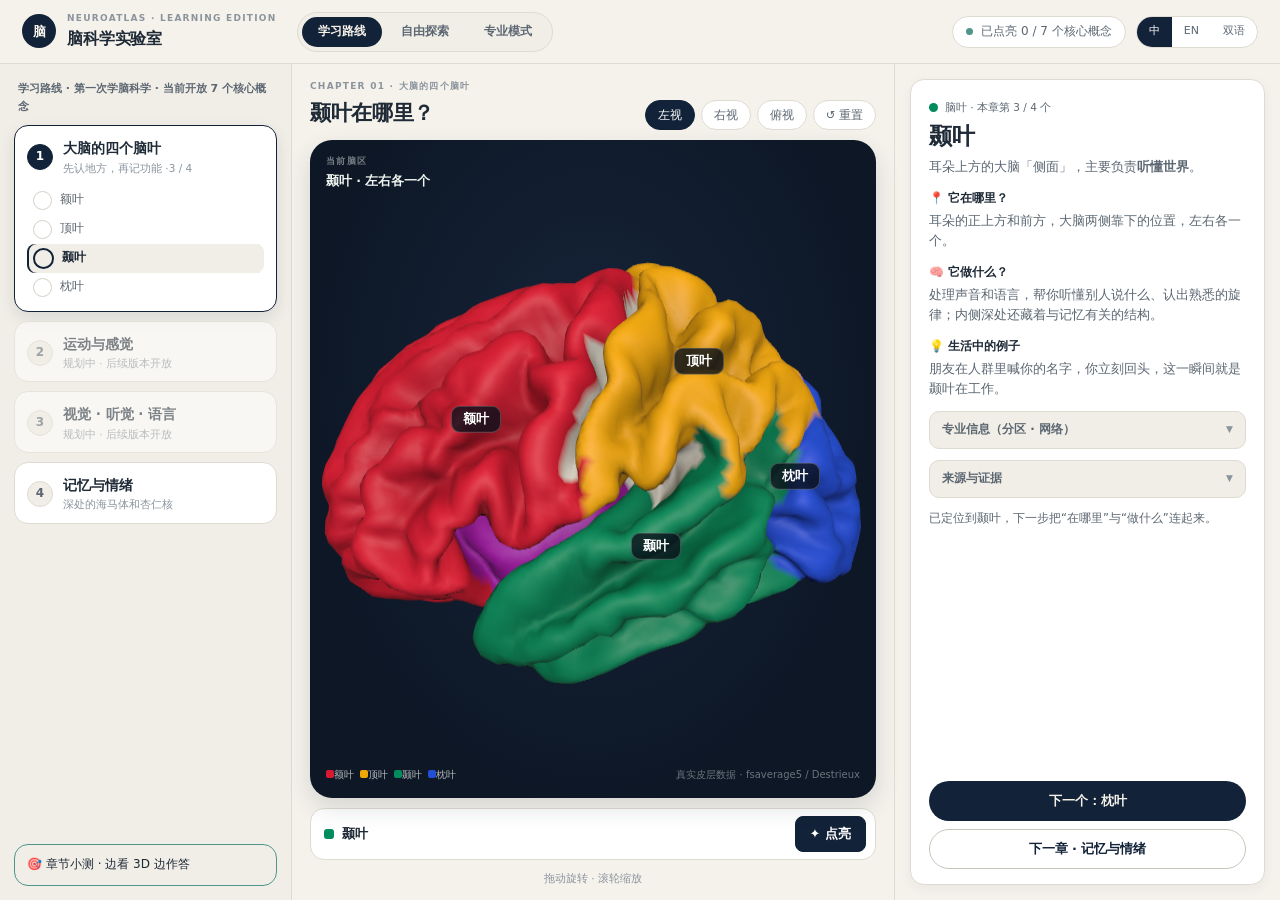
==== commit da1fa624: "Restore the merged entry and add explicit brain region lighting" ====
--- a/index.html
+++ b/index.html
@@ -4,7 +4,7 @@
   <meta charset="UTF-8" />
   <meta name="viewport" content="width=device-width, initial-scale=1" />
   <title>脑科学实验室 · 融合学习版</title>
-  <link rel="stylesheet" href="./mockup.css" />
+  <link rel="stylesheet" href="./mockup.css?v=region-lighting" />
   <style>
     .route { display: none; }
     .route.active { display: grid; }
@@ -75,27 +75,28 @@
       <section class="chapter on">
         <header><span class="num">1</span><div><h3>大脑的四个脑叶</h3><p>先认地方，再记功能 · <span id="lobeCount">3 / 4</span></p></div></header>
         <ol class="steps">
-          <li class="done" data-learn-step="0">额叶 <em>Frontal</em></li>
-          <li class="done" data-learn-step="1">顶叶 <em>Parietal</em></li>
+          <li data-learn-step="0">额叶 <em>Frontal</em></li>
+          <li data-learn-step="1">顶叶 <em>Parietal</em></li>
           <li class="now" data-learn-step="2">颞叶 <em>Temporal · 当前</em></li>
           <li data-learn-step="3">枕叶 <em>下一个</em></li>
         </ol>
       </section>
-      <section class="chapter lock" data-route-link="explore"><header><span class="num">2</span><div><h3>运动与感觉</h3><p>中央沟两边的「行动地图」</p></div></header></section>
-      <section class="chapter lock"><header><span class="num">3</span><div><h3>视觉 · 听觉 · 语言</h3><p>信息怎么进来、语言藏在哪里</p></div></header></section>
-      <section class="chapter lock" data-route-link="deep"><header><span class="num">4</span><div><h3>记忆与情绪</h3><p>深处的海马体和杏仁核</p></div></header></section>
+      <section class="chapter lock"><header><span class="num">2</span><div><h3>运动与感觉</h3><p>规划中 · 后续版本开放</p></div></header></section>
+      <section class="chapter lock"><header><span class="num">3</span><div><h3>视觉 · 听觉 · 语言</h3><p>规划中 · 后续版本开放</p></div></header></section>
+      <section class="chapter" data-route-link="deep"><header><span class="num">4</span><div><h3>记忆与情绪</h3><p>深处的海马体和杏仁核</p></div></header></section>
       <button class="final-quiz open" data-route-link="quiz">🎯 章节小测 · 边看 3D 边作答</button>
     </aside>
     <section class="stage-wrap">
       <div class="stage-head"><div><p class="eyebrow">Chapter 01 · 大脑的四个脑叶</p><h2 id="learnStageTitle">颞叶在哪里？</h2></div>
-        <div class="view-btns"><button class="on" data-stage-view="lateral">左视</button><button data-stage-view="posterior">右视</button><button data-stage-view="superior">俯视</button><button data-stage-reset>↺ 重置</button></div>
+        <div class="view-btns"><button class="on" data-stage-view="lateral">左视</button><button data-stage-view="right">右视</button><button data-stage-view="superior">俯视</button><button data-stage-reset>↺ 重置</button></div>
       </div>
-      <div id="learn-stage" data-stage='{"view":"lateral","paint":"lobes","labels":[{"b":"颞叶","s":"Temporal lobe","at":"lobe:temporal","on":true},{"b":"额叶","s":"Frontal lobe","at":"lobe:frontal"},{"b":"枕叶","s":"Occipital lobe","at":"lobe:occipital"}]}' class="stage-host">
+      <div id="learn-stage" data-stage='{"view":"lateral","paint":"lobes","labels":[{"b":"额叶","be":"Frontal lobe","at":"lobe:frontal"},{"b":"顶叶","be":"Parietal lobe","at":"lobe:parietal"},{"b":"颞叶","be":"Temporal lobe","at":"lobe:temporal"},{"b":"枕叶","be":"Occipital lobe","at":"lobe:occipital"}]}' class="stage-host">
         <div class="hud tl"><span class="eyebrow" style="color:rgba(221,228,226,.5)">当前脑区</span><b id="learnHudCurrent">颞叶 · 左右各一个</b></div>
         <div class="hud bl"><span><i class="sw" style="background:var(--frontal)"></i>额叶</span><span><i class="sw" style="background:var(--parietal)"></i>顶叶</span><span><i class="sw" style="background:var(--temporal)"></i>颞叶</span><span><i class="sw" style="background:var(--occipital)"></i>枕叶</span></div>
         <div class="hud br">真实皮层数据 · fsaverage5 / Destrieux</div>
       </div>
-      <p class="gesture">拖动旋转 · 滚轮缩放 · 点击视角按钮 —— 像拿着一个真的大脑</p>
+      <div class="region-control"><span data-region-name aria-live="polite">颞叶</span><button type="button" data-light-region aria-pressed="false">✦ 点亮</button></div>
+      <p class="gesture">拖动旋转 · 滚轮缩放</p>
     </section>
     <aside class="panel"><article class="card" id="learnCard">
       <header><span class="tag" style="--c:var(--temporal)" id="learnTag">脑叶 · 本章第 3 / 4 个</span><h2 id="learnName">颞叶 <span class="en">Temporal Lobe</span></h2><p class="one" id="learnOne">耳朵上方的大脑「侧面」，主要负责<b>听懂世界</b>。</p></header>
@@ -105,34 +106,37 @@
       <details><summary>专业信息（分区 · 网络）</summary><div class="inner"><div class="kv"><b>关联皮层</b><span id="learnCortexLine">听觉联合皮层 · 颞下视觉区</span></div><div class="kv"><b>Yeo-7 网络</b><span id="learnNetLine">视觉 · 腹侧注意 · 边缘（跨网络）</span></div><div class="kv"><b>深部邻居</b><span id="learnNeighborLine">海马体 · 杏仁核（第 4 章详讲）</span></div></div></details>
       <details><summary>来源与证据</summary><div class="inner">Destrieux et al. 2010, NeuroImage · Yeo et al. 2011, J Neurophysiol</div></details>
       <p class="status-line" id="learnStatus">先记住三个问题：它在哪里？做什么？生活中什么时候用到？</p>
-      <footer class="acts"><button class="btn primary" id="learnNextBtn" data-next-lobe>我学会了 · 下一个：枕叶</button><button class="btn soft" data-route-link="deep">下一章 · 记忆与情绪</button></footer>
+      <footer class="acts"><button class="btn primary" id="learnNextBtn" data-next-lobe>下一个：枕叶</button><button class="btn soft" data-route-link="deep">下一章 · 记忆与情绪</button></footer>
     </article></aside>
   </main>
 
   <main id="deepRoute" class="work route" data-route-panel="deep">
     <aside class="rail"><p class="rail-cap">学习路线 · 第 4 章 · 深入大脑内部</p>
-      <section class="chapter done2"><header><span class="num">✓</span><div><h3>大脑的四个脑叶</h3><p><span id="deepChapterProgress">0 / 4 · 进行中</span></p></div></header></section>
+      <section class="chapter" data-lobe-chapter data-route-link="learn"><header><span class="num">1</span><div><h3>大脑的四个脑叶</h3><p><span id="deepChapterProgress">0 / 4 · 进行中</span></p></div></header></section>
       <section class="chapter lock"><header><span class="num">2</span><div><h3>运动与感觉</h3><p>规划中 · 后续版本开放</p></div></header></section>
       <section class="chapter lock"><header><span class="num">3</span><div><h3>视觉 · 听觉 · 语言</h3><p>规划中 · 后续版本开放</p></div></header></section>
       <section class="chapter on"><header><span class="num">4</span><div><h3>记忆与情绪</h3><p>皮层变透明，看进大脑深处 · <span id="deepCount">1 / 3</span></p></div></header><ol class="steps"><li data-deep-step="0" class="now">海马体 <em>Hippocampus</em></li><li data-deep-step="1">杏仁核 <em>Amygdala</em></li><li data-deep-step="2">丘脑 · 中继站 <em>Thalamus</em></li></ol></section>
       <button class="final-quiz open" data-route-link="quiz">🎯 进入章节小测</button>
     </aside>
     <section class="stage-wrap"><div class="stage-head"><div><p class="eyebrow">Chapter 04 · 记忆与情绪</p><h2 id="deepStageTitle">把皮层调成半透明，看见海马体</h2></div><div class="view-btns"><button data-stage-view="lateral">外观</button><button class="on" data-stage-view="deep">透视</button><button data-stage-view="superior">俯视</button><button data-stage-reset>↺ 重置</button></div></div>
-      <div id="deep-stage" data-stage='{"view":"deep","paint":"lobes","ghost":true,"deep":"all","deepColors":{"amygdala":"#E98A7C"},"labels":[{"b":"海马体","be":"Hippocampus","s":"Hippocampus · 记忆保存键","se":"Hippocampus · memory save button","at":"deep:hippocampus:L","on":true},{"b":"杏仁核","be":"Amygdala","s":"Amygdala · 情绪警报","se":"Amygdala · emotional alarm","at":"deep:amygdala:L"},{"b":"小脑","be":"Cerebellum","s":"Cerebellum · 动作协调","se":"Cerebellum · movement coordination","at":"deep:cerebellum"},{"b":"脑干","be":"Brainstem","s":"Brainstem · 生命维持","se":"Brainstem · vital functions","at":"deep:brainstem"},{"b":"脊髓","be":"Spinal cord","s":"Spinal cord · 信息通路","se":"Spinal cord · signal pathway","at":"deep:spinalCord"}]}' class="stage-host">
+      <div id="deep-stage" data-stage='{"view":"deep","paint":"lobes","ghost":true,"deep":"all","labels":[{"b":"海马体","be":"Hippocampus","at":"deep:hippocampus:L"},{"b":"杏仁核","be":"Amygdala","at":"deep:amygdala:L"},{"b":"丘脑","be":"Thalamus","at":"deep:thalamus:L"}]}' class="stage-host">
         <div class="hud tl"><span class="eyebrow" style="color:rgba(221,228,226,.5)">当前结构</span><b id="deepHudCurrent">海马体 · 左右各一个</b></div>
-        <div class="hud bl"><span><i class="sw" style="background:var(--amber)"></i>海马体</span><span><i class="sw" style="background:var(--frontal)"></i>杏仁核</span><span><i class="sw" style="background:#CFC7B6"></i>小脑 · 脑干 · 脊髓</span><span><i class="sw" style="background:rgba(233,226,211,.35)"></i>皮层（半透明）</span></div>
+        <div class="hud bl"><span><i class="sw" style="background:var(--hippocampus)"></i>海马体</span><span><i class="sw" style="background:var(--amygdala)"></i>杏仁核</span><span><i class="sw" style="background:var(--thalamus)"></i>丘脑</span><span><i class="sw" style="background:rgba(233,226,211,.35)"></i>皮层（半透明）</span></div>
         <div class="hud tr"><button data-settings-toggle>显示设置</button><button data-stage-reset>↺ 重置视角</button></div>
         <div class="popcard" id="deepSettings"><b>显示设置</b><label class="track-label"><span>皮层透明度</span><input type="range" min="0.05" max="0.6" step="0.05" value="0.15" data-deep-opacity /></label><label><input type="checkbox" checked data-toggle-labels /> 显示结构名称</label><label><input type="checkbox" checked data-deep-toggle="cerebellum,brainstem,spinalCord" /> 显示小脑、脑干与脊髓</label><label><input type="checkbox" data-deep-toggle="callosum" /> 显示胼胝体</label></div>
         <div class="hud br">拖动旋转 · 深部结构为教学示意位置</div>
-      </div><p class="gesture">拖动旋转 · 滚轮缩放 —— 半透明皮层下，看清深部结构的空间关系</p></section>
+      </div>
+      <div class="region-control"><span data-region-name aria-live="polite">海马体</span><button type="button" data-light-region aria-pressed="false">✦ 点亮</button></div>
+      <p class="gesture">拖动旋转 · 滚轮缩放</p>
+    </section>
     <aside class="panel"><article class="card"><header><span class="tag" style="--c:var(--amber)" id="deepTag">深部结构 · 本章第 1 / 3 个</span><h2 id="deepName">海马体 <span class="en">Hippocampus</span></h2><p class="one" id="deepOne">把新经历写进长期记忆的<b>「保存键」</b>。</p></header>
       <section><h4>📍 它在哪里？</h4><p id="deepWhere">颞叶内侧深处，因为形状像海马而得名，左右各一个。</p></section><section><h4>🧠 它做什么？</h4><p id="deepDoes">把白天的经历在睡眠中巩固成长期记忆，还负责空间导航，伦敦出租车司机的海马体就格外发达。</p></section><section><h4>💡 生活中的例子</h4><p id="deepExample">记住今天新同学的姓名、回忆昨晚晚饭吃了什么、在熟悉的城市里找到回家的路。</p></section>
       <details open><summary>专业信息（网络 · 证据）</summary><div class="inner" id="deepProInfo"></div></details><details><summary>来源与证据</summary><div class="inner" id="deepSource">Scoville &amp; Milner 1957 · 深部结构为教学示意</div></details>
-      <p class="status-line" id="deepStatus">透明度和标签可以从 3D 场景右上角的显示设置调整。</p><footer class="acts"><button class="btn primary" id="deepNextBtn" data-next-deep>我学会了 · 下一个：杏仁核</button><button class="btn soft" data-route-link="quiz">开始章节小测</button></footer></article></aside>
+      <p class="status-line" id="deepStatus">透明度和标签可以从 3D 场景右上角的显示设置调整。</p><footer class="acts"><button class="btn primary" id="deepNextBtn" data-next-deep>下一个：杏仁核</button><button class="btn soft" data-route-link="learn">回到学习路线</button></footer></article></aside>
   </main>
 
   <main id="quizRoute" class="work route" data-route-panel="quiz">
-    <aside class="rail"><p class="rail-cap">学习路线 · 第 4 章小测 · 边看边答</p><section class="chapter done2"><header><span class="num">✓</span><div><h3>第 1 章 · 四个脑叶</h3><p id="quizChapterProgress">4 / 4 · 已完成</p></div></header></section><section class="chapter on"><header><span class="num">4</span><div><h3>记忆与情绪</h3><p>章节小测 · 第 <span id="quizCount">1</span> / 3 题</p></div></header><ol class="steps"><li data-quiz-step="0">海马体</li><li data-quiz-step="1">杏仁核</li><li data-quiz-step="2">丘脑 · 中继站</li></ol></section><section class="chapter lock"><header><span class="num">🎁</span><div><h3>综合题库 · 规划中</h3><p>后续版本开放</p></div></header></section><div class="final-quiz open">🎯 每答一题，答对的结构会在 3D 上亮起来</div></aside>
+    <aside class="rail"><p class="rail-cap">学习路线 · 第 4 章小测 · 边看边答</p><section class="chapter" data-lobe-chapter data-route-link="learn"><header><span class="num">1</span><div><h3>第 1 章 · 四个脑叶</h3><p id="quizChapterProgress">0 / 4 · 进行中</p></div></header></section><section class="chapter on"><header><span class="num">4</span><div><h3>记忆与情绪</h3><p>章节小测 · 第 <span id="quizCount">1</span> / 3 题</p></div></header><ol class="steps"><li data-quiz-step="0">海马体</li><li data-quiz-step="1">杏仁核</li><li data-quiz-step="2">丘脑 · 中继站</li></ol></section><section class="chapter lock"><header><span class="num">🎁</span><div><h3>综合题库 · 规划中</h3><p>后续版本开放</p></div></header></section><div class="final-quiz open">🎯 每答一题，答对的结构会在 3D 上亮起来</div></aside>
     <section class="stage-wrap"><div class="stage-head"><div><p class="eyebrow">Chapter 04 · 章节小测</p><h2>在 3D 大脑上答题</h2></div><div class="view-btns"><button class="on" data-stage-view="deep">透视</button><button data-stage-view="lateral">外观</button><button data-stage-reset>↺ 重置</button></div></div>
       <div id="quiz-stage" data-stage='{"view":"deep","paint":"lobes","ghost":true,"deep":"all","pins":[{"k":"A","t":"额叶","at":[-45,38,40]},{"k":"B","t":"杏仁核","at":"deep:amygdala:L"},{"k":"C","t":"海马体","at":"deep:hippocampus:L"},{"k":"D","t":"小脑","at":"deep:cerebellum"}]}' class="stage-host"><div class="qband" id="quizQband">❓ 哪个结构负责把新经历变成长期记忆？</div><div class="hud tl"><span class="eyebrow" style="color:rgba(221,228,226,.5)">第 <span id="quizHudCount">1</span> / 3 题</span><b id="quizHudAnswer">请点击图钉或右侧选项</b></div><div class="hud br">点击图钉或右侧选项作答</div></div><p class="gesture">点击图钉字母或右侧选项作答 · 答对的结构会保持高亮</p></section>
     <aside class="panel"><article class="card"><div class="qmeta"><span>第 4 章 · 记忆与情绪</span><span id="quizMeta">1 / 3 · 未作答</span></div><h3 class="qtitle" id="quizTitle">哪个结构负责把新经历转变成长期记忆？</h3><div class="options" id="quizOptions"><button class="option" data-answer="A"><b>A</b>额叶 · 负责计划与自控</button><button class="option" data-answer="B"><b>B</b>杏仁核 · 负责情绪警报</button><button class="option" data-answer="C"><b>C</b>海马体 · 记忆的保存键</button><button class="option" data-answer="D"><b>D</b>小脑 · 负责动作协调</button></div><div class="feedback" id="quizFeedback" hidden><strong id="quizFeedbackTitle">答对了！</strong><span id="quizFeedbackText">海马体像「保存键」，在睡眠中把白天的经历巩固成长期记忆。</span></div><footer class="acts"><button class="btn primary" id="quizNextBtn" data-next-question>下一题 · 2 / 3</button><button class="btn primary" id="quizRestartBtn" data-restart-quiz hidden>重做小测</button><button class="btn soft" data-route-link="learn">退出小测，继续学习</button></footer></article></aside>
@@ -141,20 +145,23 @@
   <main id="exploreRoute" class="work route" data-route-panel="explore">
     <aside class="rail"><p class="rail-cap">自由探索 · 先熟悉，再深入</p><section class="chapter on"><header><span class="num">✦</span><div><h3>自由旋转大脑</h3><p>选择一种着色方式开始观察</p></div></header><ol class="steps"><li class="now">四个脑叶 <em>入门</em></li><li>深部结构 <em>透视</em></li><li>功能网络 <em>进阶</em></li></ol></section><section class="chapter" data-route-link="learn"><header><span class="num">1</span><div><h3>回到学习路线</h3><p>按学习路线逐章推进</p></div></header></section><div class="final-quiz open">💡 没有标准顺序，先观察你感兴趣的地方</div></aside>
     <section class="stage-wrap"><div class="stage-head"><div><p class="eyebrow">Explore · 真实皮层数据</p><h2>自由观察大脑的形状与分区</h2></div><div class="view-btns"><button class="on" data-stage-view="oblique">斜视</button><button data-stage-view="lateral">侧视</button><button data-stage-view="superior">俯视</button><button data-stage-reset>↺ 重置</button></div></div>
-      <div id="explore-stage" data-stage='{"view":"oblique","paint":"lobes","labels":[{"b":"额叶","s":"Frontal lobe","at":"lobe:frontal"},{"b":"顶叶","s":"Parietal lobe","at":"lobe:parietal"},{"b":"颞叶","s":"Temporal lobe","at":"lobe:temporal"},{"b":"枕叶","s":"Occipital lobe","at":"lobe:occipital"}]}' class="stage-host"><div class="hud tl"><span class="eyebrow" style="color:rgba(221,228,226,.5)">探索模式</span><b>四个脑叶 · 双侧皮层</b></div><div class="hud bl"><span><i class="sw" style="background:var(--frontal)"></i>额叶</span><span><i class="sw" style="background:var(--parietal)"></i>顶叶</span><span><i class="sw" style="background:var(--temporal)"></i>颞叶</span><span><i class="sw" style="background:var(--occipital)"></i>枕叶</span></div><div class="hud br">拖动旋转 · 滚轮缩放</div></div><p class="gesture">自由探索：先观察形状，再点击学习路线把结构和功能连起来</p></section>
+      <div id="explore-stage" data-stage='{"view":"oblique","paint":"lobes","labels":[{"b":"额叶","s":"Frontal lobe","at":"lobe:frontal"},{"b":"顶叶","s":"Parietal lobe","at":"lobe:parietal"},{"b":"颞叶","s":"Temporal lobe","at":"lobe:temporal"},{"b":"枕叶","s":"Occipital lobe","at":"lobe:occipital"}]}' class="stage-host"><div class="hud tl"><span class="eyebrow" style="color:rgba(221,228,226,.5)">探索模式</span><b>四个脑叶 · 双侧皮层</b></div><div class="hud bl"><span><i class="sw" style="background:var(--frontal)"></i>额叶</span><span><i class="sw" style="background:var(--parietal)"></i>顶叶</span><span><i class="sw" style="background:var(--temporal)"></i>颞叶</span><span><i class="sw" style="background:var(--occipital)"></i>枕叶</span></div></div>
+      <div class="region-control"><span data-region-name aria-live="polite">先在模型上选择脑区</span><button type="button" data-light-region aria-pressed="false" disabled>✦ 点亮</button></div>
+      <p class="gesture">拖动旋转 · 滚轮缩放</p>
+    </section>
     <aside class="panel"><article class="card"><header><span class="tag" style="--c:var(--teal)">自由探索 · 入门模式</span><h2>先把大脑看熟</h2><p class="one">你可以随时旋转、缩放，观察左右半球的对称和脑沟的起伏。</p></header><section><h4>🔎 观察提示</h4><p>先找中央沟，再看它前面的额叶和后面的顶叶。靠下、靠前的位置是颞叶，最后面的枕叶与视觉关系密切。</p></section><section><h4>🧭 推荐下一步</h4><p>回到学习路线，从“在哪里”开始，再逐步加入“做什么”和生活中的例子。</p></section><details open><summary>你现在能做什么</summary><div class="inner"><div class="kv"><b>旋转</b><span>按住鼠标拖动 3D 模型</span></div><div class="kv"><b>缩放</b><span>滚动鼠标滚轮</span></div><div class="kv"><b>切换视角</b><span>使用上方视角按钮</span></div></div></details><footer class="acts"><button class="btn primary" data-route-link="learn">开始学习路线</button><button class="btn soft" data-route-link="deep">查看深部结构</button></footer></article></aside>
   </main>
 
   <main id="proRoute" class="work route pro-route" data-route-panel="pro">
     <div class="banner">🎉 进阶探索已打开：可以查看 Yeo-7 七网络、双语术语和文献来源。左侧仍可随时回到学习路线复习。</div>
-    <aside class="rail"><div class="tabs"><button>解剖</button><button>功能区</button><button class="on">网络</button><button>日常动作</button><button>学习</button></div><div class="searchbox">🔍 搜索脑区、网络或别名</div><h5>Yeo 2011 七网络</h5>
+    <aside class="rail"><h5>Yeo 2011 七网络</h5>
       <div class="ritem" data-network="visual"><i style="background:#781286"></i>视觉网络 <small>Visual</small></div><div class="ritem" data-network="somato"><i style="background:#4682B4"></i>躯体运动网络 <small>Somatomotor</small></div><div class="ritem" data-network="dorsal"><i style="background:#00760E"></i>背侧注意网络 <small>Dorsal attn.</small></div><div class="ritem" data-network="ventral"><i style="background:#C43AFA"></i>腹侧注意网络 <small>Ventral attn.</small></div><div class="ritem" data-network="limbic"><i style="background:#DCF8A4"></i>边缘网络 <small>Limbic</small></div><div class="ritem" data-network="fronto"><i style="background:#E69422"></i>额顶网络 <small>Frontoparietal</small></div><div class="ritem on" data-network="default"><i style="background:#CD3E4E"></i>默认网络 <small>Default</small></div>
-      <h5>教学回路专题</h5><div class="ritem"><i style="background:#888"></i>语言回路 <small>5 个节点</small></div><div class="ritem"><i style="background:#888"></i>记忆回路 <small>6 个节点</small></div><div class="rail-note">解剖 / 功能区下还有 40+ 皮层条目，全部带来源。</div></aside>
-      <section class="stage-wrap"><div class="stage-head"><div><p class="eyebrow">Networks · Yeo 2011 七网络</p><h2 id="proStageTitle">默认网络在脑内的分布</h2></div><div class="view-btns"><button class="on" data-stage-view="oblique">外侧</button><button data-stage-view="lateral">内侧</button><button data-stage-view="superior">俯视</button><button data-stage-reset>↺ 重置</button></div></div><div id="pro-stage" data-stage='{"view":"oblique","paint":"yeo","labels":[{"b":"默认网络","s":"Default network","at":[-10,-58,48],"on":true},{"b":"视觉网络","s":"Visual","at":[-32,-95,6]},{"b":"躯体运动","s":"Somatomotor","at":[-45,-20,58]}]}' class="stage-host"><div class="hud tl"><span class="eyebrow" style="color:rgba(221,228,226,.5)">着色方式</span><b>Yeo-7 网络 · 双侧皮层</b></div><div class="hud bl"><span><i class="sw" style="background:#781286"></i>视觉</span><span><i class="sw" style="background:#4682B4"></i>躯体运动</span><span><i class="sw" style="background:#00760E"></i>背侧注意</span><span><i class="sw" style="background:#C43AFA"></i>腹侧注意</span><span><i class="sw" style="background:#DCF8A4"></i>边缘</span><span><i class="sw" style="background:#E69422"></i>额顶</span><span><i class="sw" style="background:#CD3E4E"></i>默认</span></div><div class="hud br">fsaverage5 · Yeo 2011 atlas 着色</div></div><p class="gesture">拖动旋转 · 滚轮缩放 · 点击左侧网络查看解释与来源</p></section>
+      <p class="rail-note">脑区搜索、功能索引和教学回路 · 规划中</p></aside>
+      <section class="stage-wrap"><div class="stage-head"><div><p class="eyebrow">Networks · Yeo 2011 七网络</p><h2 id="proStageTitle">默认网络在脑内的分布</h2></div><div class="view-btns"><button class="on" data-stage-view="oblique">斜视</button><button data-stage-view="lateral">侧视</button><button data-stage-view="superior">俯视</button><button data-stage-reset>↺ 重置</button></div></div><div id="pro-stage" data-stage='{"view":"oblique","paint":"yeo","labels":[{"b":"默认网络","s":"Default network","at":[-10,-58,48],"networkIndex":6},{"b":"视觉网络","s":"Visual","at":[-32,-95,6],"networkIndex":0},{"b":"躯体运动","s":"Somatomotor","at":[-45,-20,58],"networkIndex":1}]}' class="stage-host"><div class="hud tl"><span class="eyebrow" style="color:rgba(221,228,226,.5)">着色方式</span><b>Yeo-7 网络 · 双侧皮层</b></div><div class="hud bl"><span><i class="sw" style="background:#781286"></i>视觉</span><span><i class="sw" style="background:#4682B4"></i>躯体运动</span><span><i class="sw" style="background:#00760E"></i>背侧注意</span><span><i class="sw" style="background:#C43AFA"></i>腹侧注意</span><span><i class="sw" style="background:#DCF8A4"></i>边缘</span><span><i class="sw" style="background:#E69422"></i>额顶</span><span><i class="sw" style="background:#CD3E4E"></i>默认</span></div><div class="hud br">fsaverage5 · Yeo 2011 atlas 着色</div></div><p class="gesture">拖动旋转 · 滚轮缩放 · 点击左侧网络查看解释与来源</p></section>
     <aside class="panel"><article class="card"><header><span class="tag" style="--c:#CD3E4E">Yeo-7 网络 · 双侧分布</span><h2 id="proName">默认网络 <span class="en">Default Mode Network</span></h2><p class="one" id="proOne">大脑的<b>「白日梦网络」</b>：不专注外界时最活跃。</p></header><section><h4>🧠 它做什么？</h4><p id="proDoes">自传体记忆、设想未来、理解他人的想法。专注做事时它会安静下来，走神时亮起来。</p></section><div class="lens"><b>解剖视角</b><span id="proAnatomy">顶叶内侧、前额叶内侧、颞顶内侧</span></div><div class="lens"><b>功能视角</b><span id="proFunction">内部思维与自我相关加工</span></div><details open><summary>来源与证据</summary><div class="inner src">Yeo et al. (2011), <a href="https://doi.org/10.1152/jn.00338.2011" target="_blank" rel="noreferrer">J Neurophysiol</a><br />Raichle (2015), <a href="https://doi.org/10.1146/annurev-neuro-071013-014030" target="_blank" rel="noreferrer">Annu Rev Neurosci</a></div></details><p class="status-line" id="proStatus">当前是专业着色，想回到易懂解释可点击顶部“学习路线”。</p><footer class="acts"><button class="btn primary" data-route-link="learn">回到学习路线复习</button><button class="btn soft" data-route-link="explore">自由探索 3D 模型</button></footer></article></aside>
   </main>
   <div class="toast" id="toast" role="status" aria-live="polite"></div>
   <script type="importmap">{ "imports": { "three": "./three.module.js" } }</script>
-  <script type="module" src="./app.mjs"></script>
+  <script type="module" src="./app.mjs?v=region-lighting"></script>
 </body>
 </html>
--- a/mockup.css
+++ b/mockup.css
@@ -2,7 +2,9 @@
   --paper: #f5f2ec; --paper-2: #f1eee7; --card: #ffffff; --ink: #1f2a37; --soft: #5c6772; --muted: #8b949d;
   --line: #dedbd3; --navy: #122238; --navy-2: #1c314b; --stage: #0d1726;
   --amber: #f2b441; --amber-ink: #3a2a05; --teal: #4f958b; --ok: #1f7a4d; --bad: #b3402e;
-  --frontal: #E98A7C; --parietal: #E0BA68; --temporal: #66B5A5; --occipital: #889DDC; --insula: #C88BB6; --cingulate: #A9A2C9;
+  --frontal: #D91932; --parietal: #EFA800; --temporal: #008C5C; --occipital: #234FD6; --insula: #A713A7; --cingulate: #008AAE;
+  --hippocampus: #F18716; --amygdala: #D81C67; --thalamus: #315DEA; --hypothalamus: #A718B0;
+  --cerebellum: #11916E; --brainstem: #067A9A; --spinalCord: #0AA5B1; --callosum: #D9DDEA;
   --r-sm: 8px; --r-md: 14px; --r-lg: 22px;
 }
 * { box-sizing: border-box; }
@@ -46,8 +48,8 @@
 .work { display: grid; grid-template-columns: 292px minmax(0, 1fr) 386px; min-height: 0; }
 body:has(.banner) .work { grid-template-rows: auto minmax(0, 1fr); }
 .banner { grid-column: 1 / -1; margin: 12px 18px 0; padding: 9px 16px; border-radius: 12px; background: #fdf6e3; border: 1px solid #ecd9a8; color: #6b5312; font-size: 12.5px; }
-.rail { background: var(--paper-2); border-right: 1px solid var(--line); padding: 16px 14px 14px; display: flex; flex-direction: column; gap: 9px; overflow: hidden; }
-.panel { background: var(--paper); border-left: 1px solid var(--line); padding: 15px; overflow: hidden; }
+.rail { background: var(--paper-2); border-right: 1px solid var(--line); padding: 16px 14px 14px; display: flex; flex-direction: column; gap: 9px; overflow-y: auto; }
+.panel { background: var(--paper); border-left: 1px solid var(--line); padding: 15px; overflow-y: auto; }
 .stage-wrap { display: flex; flex-direction: column; gap: 10px; padding: 15px 18px 13px; min-width: 0; min-height: 0; }
 .stage-head { display: flex; align-items: flex-end; gap: 14px; }
 .stage-head h2 { font-size: 21px; letter-spacing: -.015em; margin-top: 2px; }
@@ -57,10 +59,15 @@
 .view-btns button.on { background: var(--navy); border-color: var(--navy); color: #fff; }
 #stage { position: relative; flex: 1; min-height: 0; border-radius: var(--r-lg); background: radial-gradient(ellipse at 50% 40%, #17253a 0%, var(--stage) 72%); box-shadow: 0 10px 24px rgba(30, 39, 47, .14); overflow: hidden; }
 #stage canvas { position: absolute; inset: 0; width: 100%; height: 100%; display: block; }
-.stage-host canvas { cursor: crosshair; }
-.selection-callout { position: absolute; z-index: 6; transform: translate(-50%, -145%); display: flex; flex-direction: column; gap: 1px; min-width: 118px; padding: 7px 10px; border: 1px solid #ffd878; border-radius: 10px; background: rgba(18, 34, 56, .94); color: #fff; box-shadow: 0 0 0 3px rgba(242, 180, 65, .18), 0 7px 20px rgba(0, 0, 0, .28); pointer-events: none; text-align: center; white-space: nowrap; }
-.selection-callout b { color: #ffd46a; font-size: 12px; }
-.selection-callout span { color: rgba(255, 255, 255, .72); font-size: 9.5px; }
+.stage-host canvas { cursor: grab; }
+.stage-host canvas:active { cursor: grabbing; }
+.stage-status { position: absolute; z-index: 7; inset: 0; display: grid; place-content: center; padding: 22px; color: #fff; background: var(--stage); text-align: center; pointer-events: none; }
+.region-control { display: flex; align-items: center; justify-content: space-between; gap: 8px 12px; flex-wrap: wrap; padding: 7px 9px 7px 13px; border: 1px solid var(--line); border-radius: var(--r-md); background: var(--card); }
+[data-region-name] { display: inline-flex; align-items: center; gap: 8px; font-weight: 650; }
+[data-region-name]::before { content: ''; width: 10px; height: 10px; flex: 0 0 10px; border-radius: 3px; background: var(--region-color, #9ba5ae); }
+[data-light-region] { min-height: 36px; padding: 4px 14px; border: 1px solid var(--navy); border-radius: var(--r-sm); background: var(--navy); color: #fff; font-weight: 700; }
+[data-light-region][aria-pressed="true"] { border-color: #edbd4b; background: #ffe29a; color: #3a2905; }
+[data-light-region]:disabled { opacity: .45; cursor: default; }
 .gesture { color: var(--muted); font-size: 10.5px; text-align: center; }
 .hud { position: absolute; z-index: 3; font-size: 10px; color: rgba(238, 242, 239, .75); pointer-events: none; }
 .hud.tl { top: 14px; left: 16px; display: flex; flex-direction: column; gap: 2px; }
